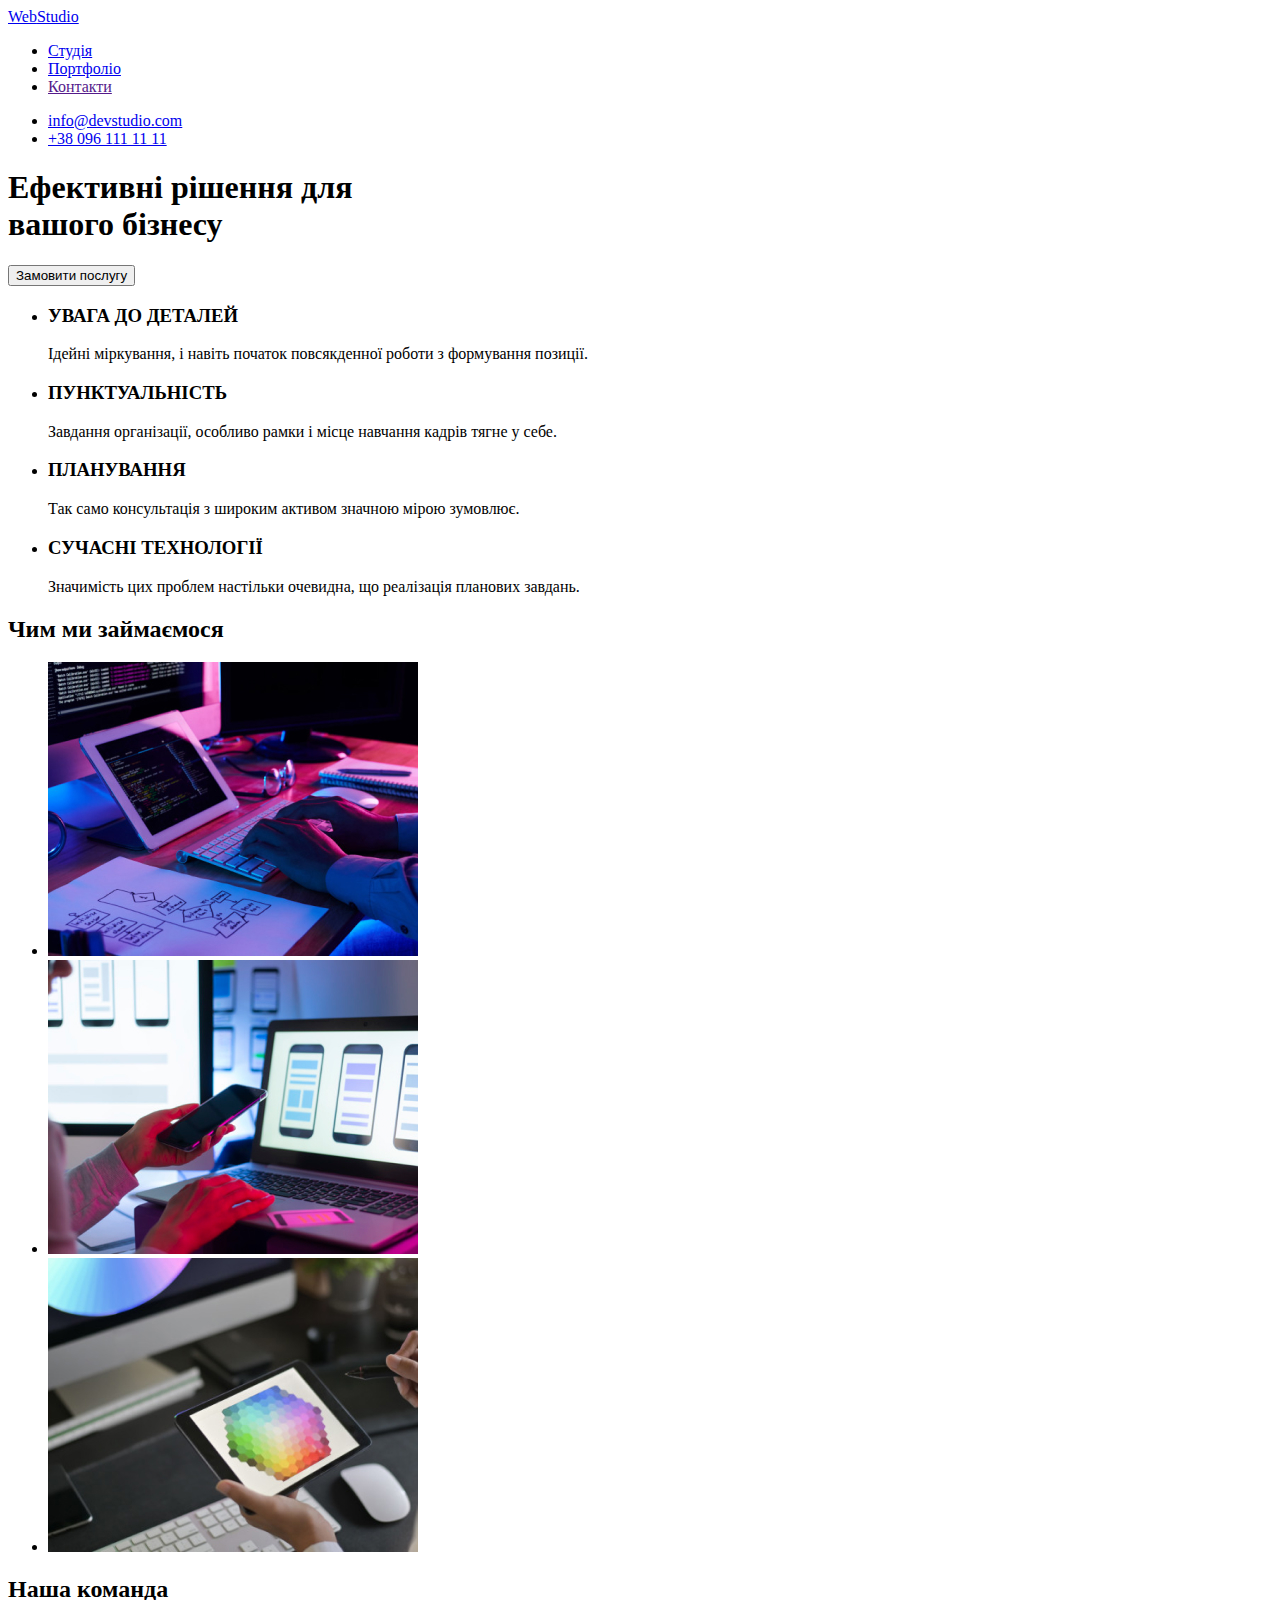
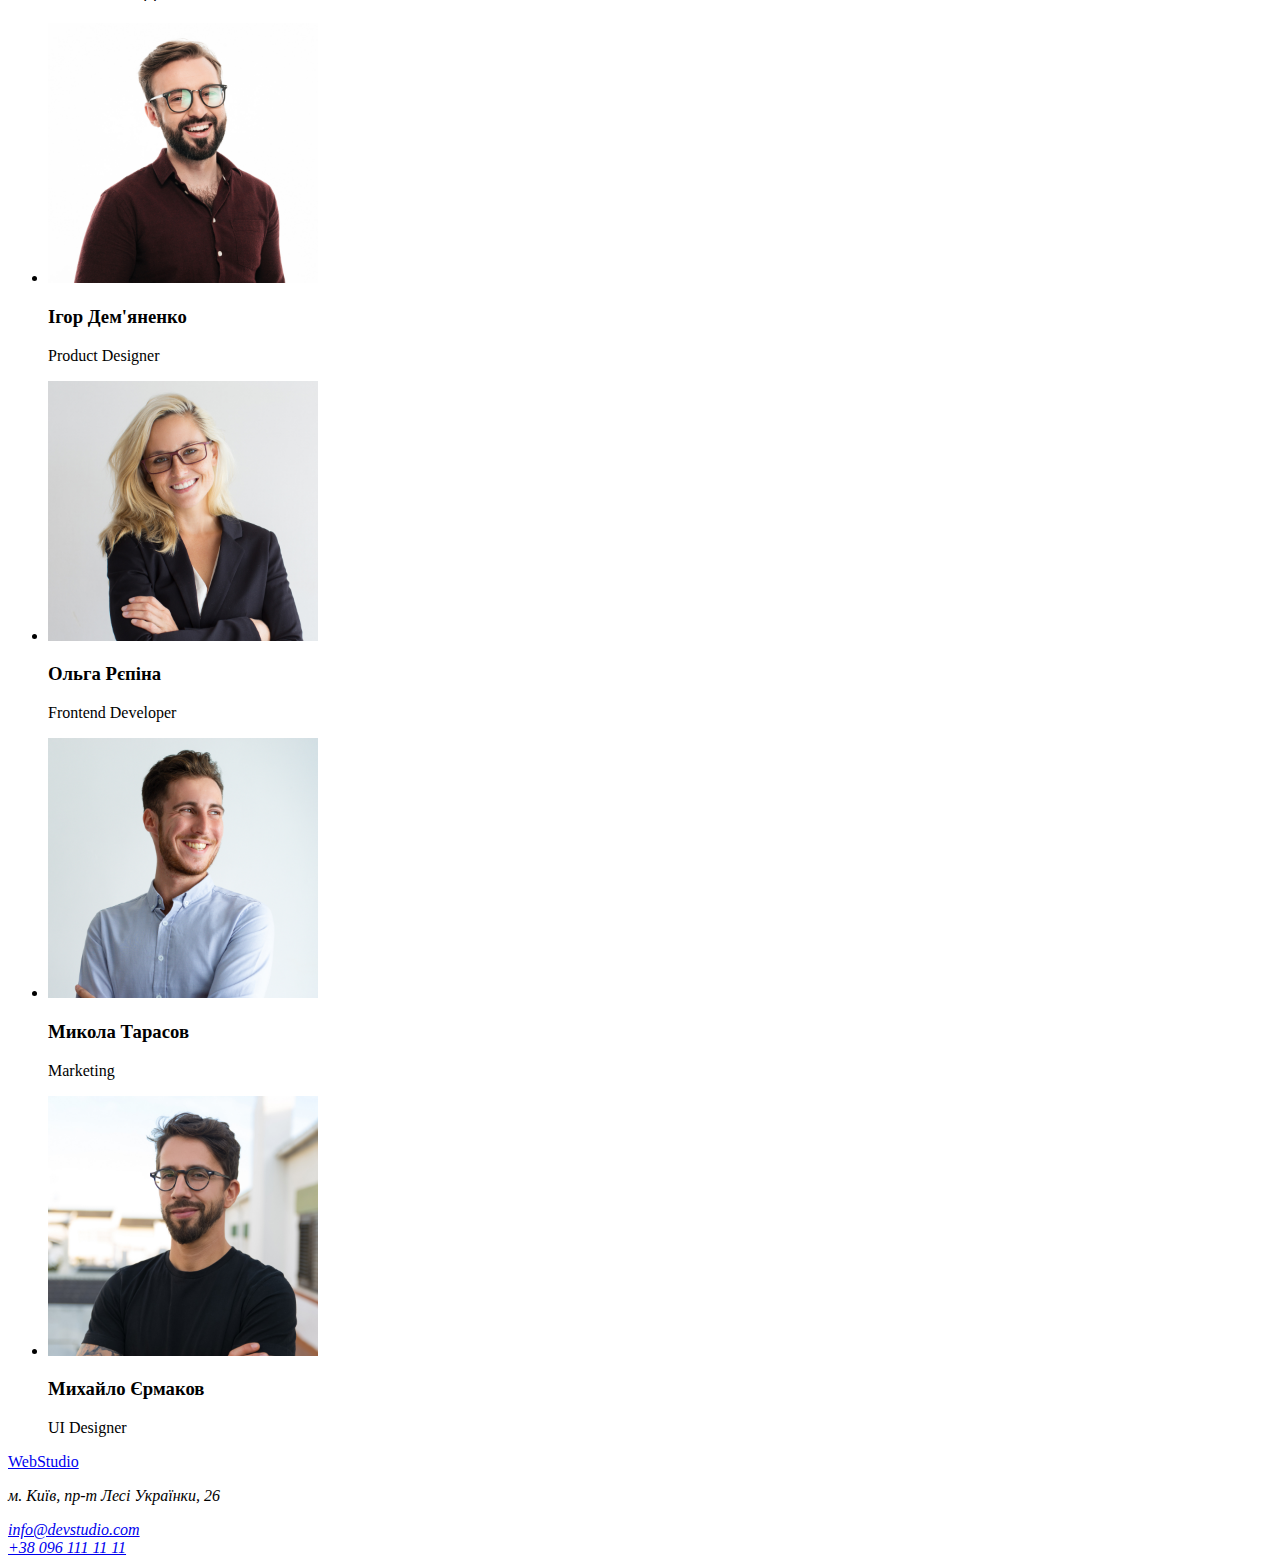
==== index.html @ cff1c918 "html" ====
<!DOCTYPE html>
<html lang="uk">
  <head>
    <meta charset="UTF-8" />
    <meta http-equiv="X-UA-Compatible" content="IE=edge" />
    <meta name="viewport" content="width=device-width, initial-scale=1.0" />
    <title>WebStudio</title>
    <link rel="preconnect" href="https://fonts.googleapis.com" />
    <link rel="preconnect" href="https://fonts.gstatic.com" crossorigin />
    <link
      href="https://fonts.googleapis.com/css2?family=Montserrat:wght@400;700&family=Raleway:wght@700&family=Roboto:wght@100;300;400;500;700;900&display=swap"
      rel="stylesheet"
    />
    <link rel="stylesheet" href="./css/style.css" />
  </head>
  <body class="body">
    <!--Хедер з навігацією-->
    <header class="header">
      <nav class="header-nav">
        <a href="/index.html" class="header-logo">
          Web<span class="logo-studio">Studio</span>
        </a>
        <ul class="header-nav-list">
          <li>
            <a
              href="./index.html"
              class="header-list-link header-link link-studio"
              >Студія</a
            >
          </li>
          <li>
            <a href="./portfolio.html" class="header-list-link header-link"
              >Портфоліо</a
            >
          </li>
          <li><a href="" class="header-list-link header-link">Контакти</a></li>
        </ul>
      </nav>
      <div class="header-auth">
        <ul class="header-auth-nav">
          <li>
            <a href="mailto:info@devstudio.com" class="header-mail-link link"
              >info@devstudio.com</a
            >
          </li>
          <li>
            <a href="tel:+380961111111" class="header-tel-link link"
              >+38 096 111 11 11</a
            >
          </li>
        </ul>
      </div>
    </header>
    <main>
      <!--Шапка-->
      <section class="hero">
        <h1 class="hero-title">
          Ефективні рішення для <br />
          вашого бізнесу
        </h1>
        <button class="hero-button" type="button">Замовити послугу</button>
      </section>
      <!--Особливості-->
      <section class="features">
        <h2 hidden class="section-title">Особливості</h2>
        <ul class="feature-list">
          <li>
            <h3 class="features-title title">УВАГА ДО ДЕТАЛЕЙ</h3>
            <p class="feature-text">
              Ідейні міркування, і навіть початок повсякденної роботи з
              формування позиції.
            </p>
          </li>
          <li>
            <h3 class="features-title title">ПУНКТУАЛЬНІСТЬ</h3>
            <p class="feature-text">
              Завдання організації, особливо рамки і місце навчання кадрів тягне
              у себе.
            </p>
          </li>
          <li>
            <h3 class="features-title title">ПЛАНУВАННЯ</h3>
            <p class="feature-text">
              Так само консультація з широким активом значною мірою зумовлює.
            </p>
          </li>
          <li>
            <h3 class="features-title title">СУЧАСНІ ТЕХНОЛОГІЇ</h3>
            <p class="feature-text">
              Значимість цих проблем настільки очевидна, що реалізація планових
              завдань.
            </p>
          </li>
        </ul>
      </section>
      <!--Чим ми займаємося-->
      <section class="activity">
        <h2 class="section-title activity-title">Чим ми займаємося</h2>
        <ul>
          <li>
            <img
              class="activity-img"
              src="./images/img.jpg"
              alt="Створення сайту компанії"
            />
          </li>
          <li>
            <img
              class="activity-img"
              src="./images/img(1).jpg"
              alt="Розробка веб-додатків"
            />
          </li>
          <li>
            <img
              class="activity-img"
              src="./images/img(2).jpg"
              alt="Творчий художник веб-дизайну, який працює над підбором кольорів на графічному планшеті"
            />
          </li>
        </ul>
      </section>
      <!--Наша команда-->
      <section class="team">
        <h2 class="team-title">Наша команда</h2>
        <ul>
          <li>
            <img
              class="name-img"
              src="./images/demianenko.jpg"
              alt="Дизайнер продукту"
              width="270"
            />
            <h3 class="name">Ігор Дем'яненко</h3>
            <p class="profession">Product Designer</p>
          </li>
          <li>
            <img
              class="team-name-img"
              src="./images/repina.jpg"
              alt="Розробник інтерфейсу"
              width="270"
            />
            <h3 class="name">Ольга Рєпіна</h3>
            <p class="profession">Frontend Developer</p>
          </li>
          <li>
            <img
              class="name-img"
              src="./images/tarasov.jpg"
              alt="Маркетолог"
              width="270"
            />
            <h3 class="name">Микола Тарасов</h3>
            <p class="profession">Marketing</p>
          </li>
          <li>
            <img
              class="name-img"
              src="./images/ermak.jpg"
              alt="Дизайнер інтерфейсу користувача"
              width="270"
            />
            <h3 class="name">Михайло Єрмаков</h3>
            <p class="profession">UI Designer</p>
          </li>
        </ul>
      </section>
    </main>
    <!--Підвал-->
    <footer class="footer">
      <a href="/index.html" class="footer-logo">
        Web<span class="logo-studio-w">Studio</span>
      </a>
      <address>
        <p class="address">м. Київ, пр-т Лесі Українки, 26</p>
        <a class="link-contact" href="mailto:info@devstudio.com"
          >info@devstudio.com</a
        >
        <br />
        <a class="link-contact" href="tel:+380961111111">+38 096 111 11 11</a>
      </address>
    </footer>
  </body>
</html>
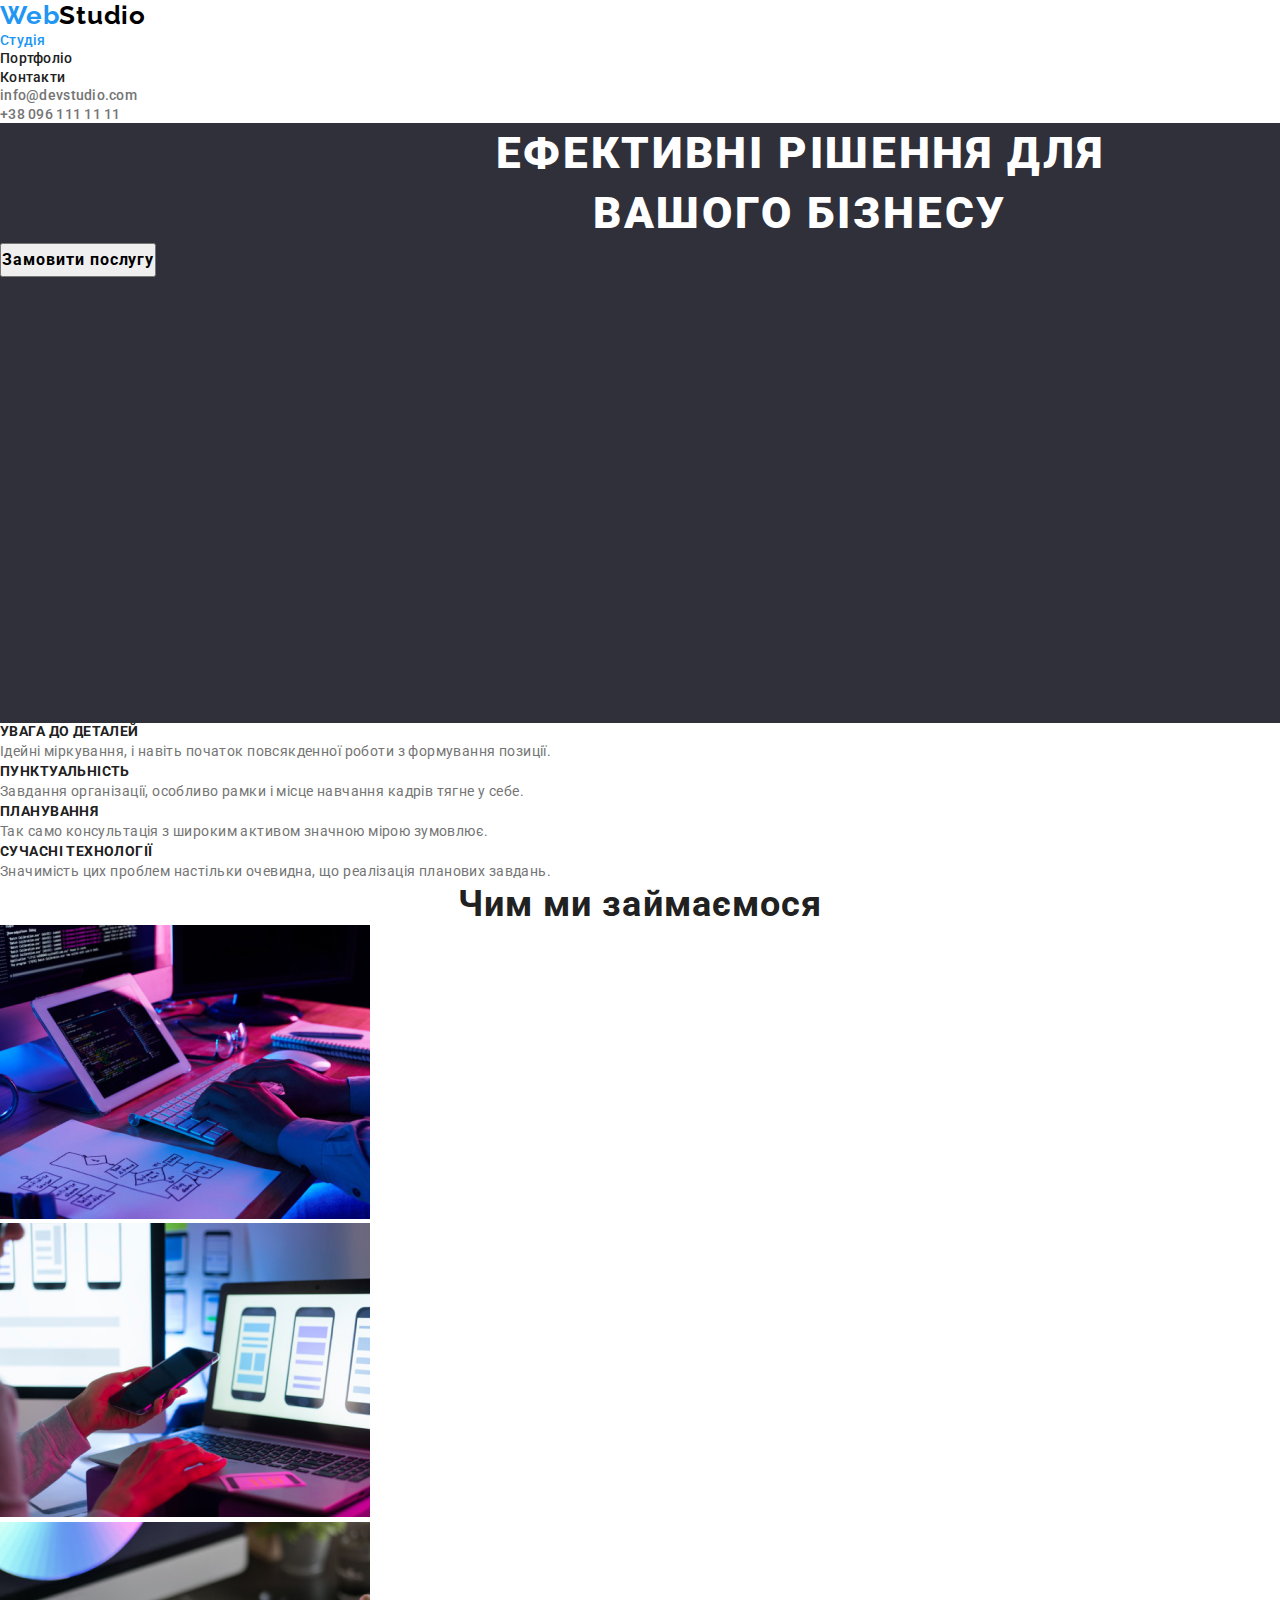
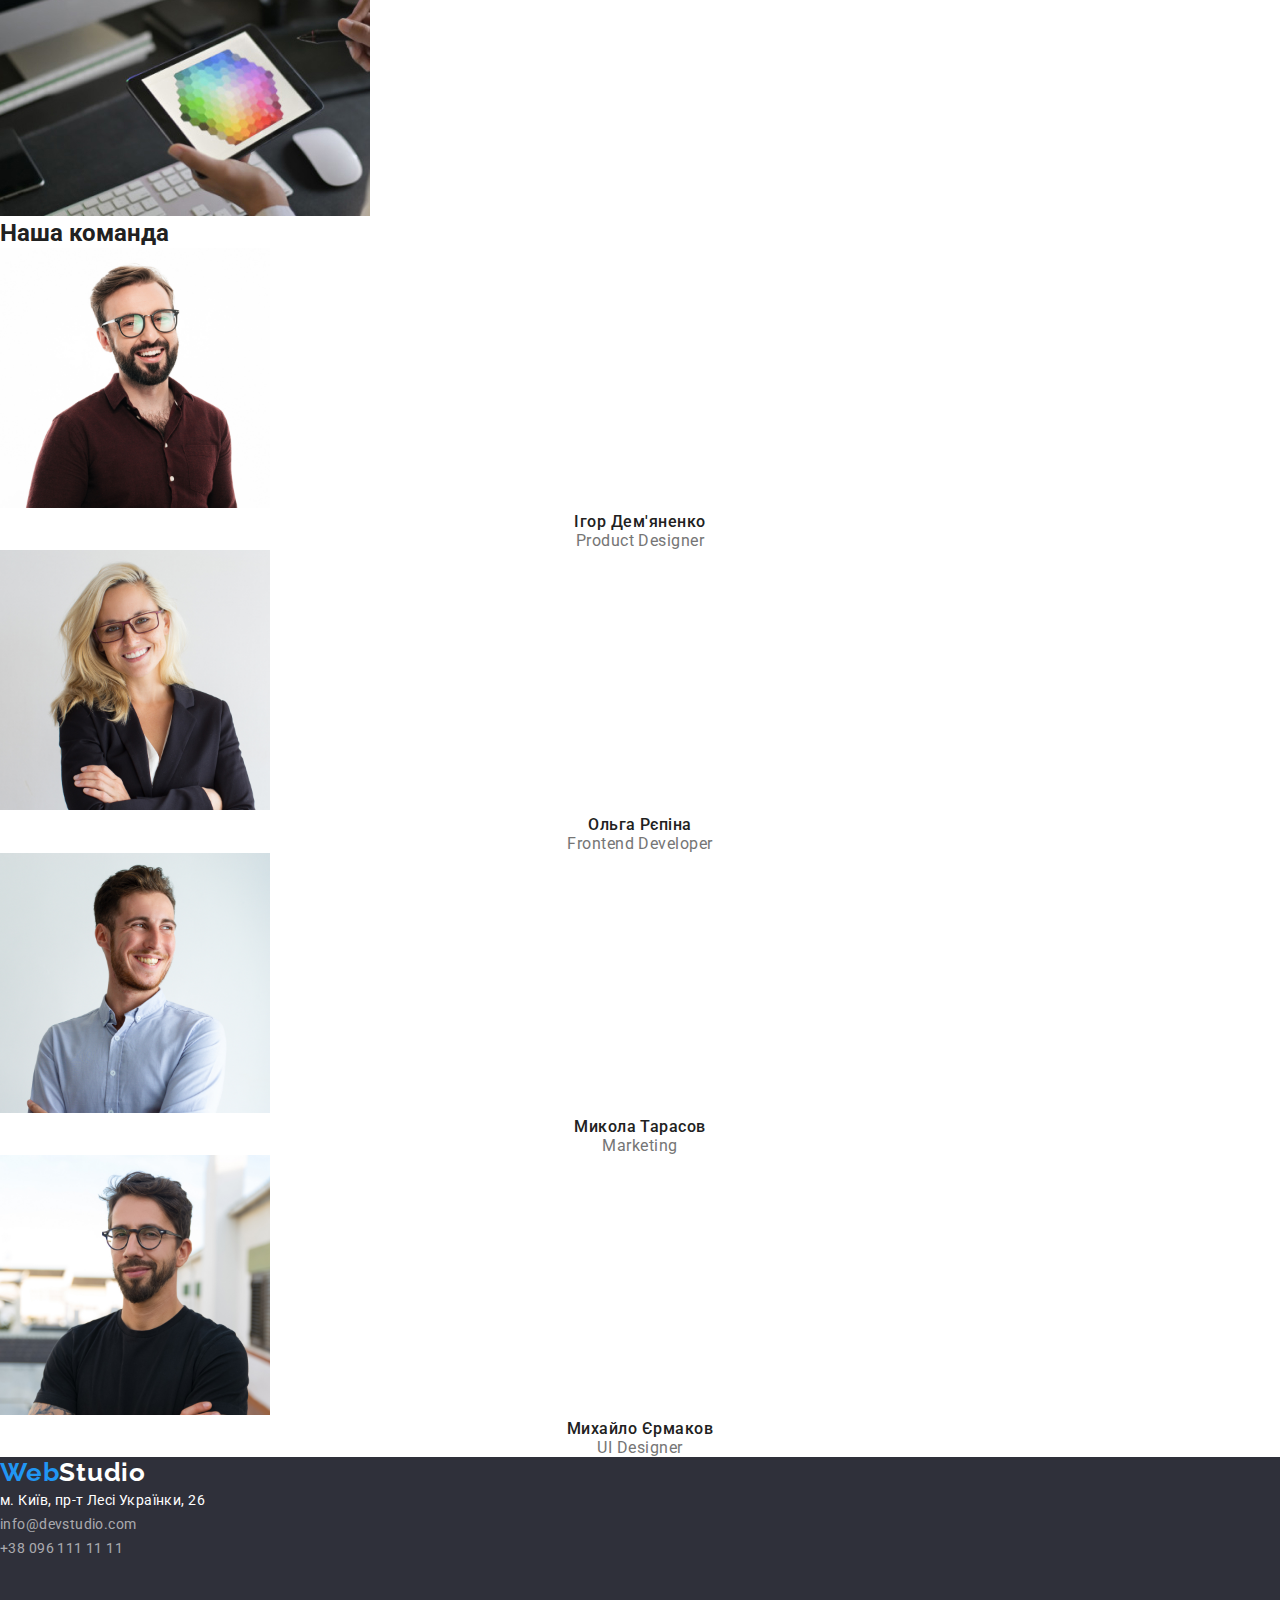
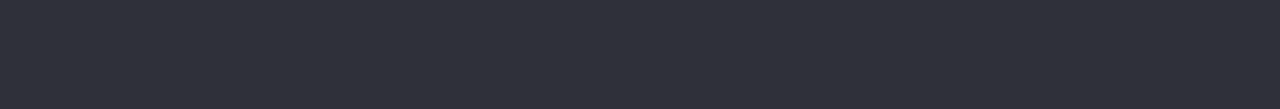
==== commit 5c542135: "html" ====
--- a/index.html
+++ b/index.html
@@ -11,175 +11,190 @@
       href="https://fonts.googleapis.com/css2?family=Montserrat:wght@400;700&family=Raleway:wght@700&family=Roboto:wght@100;300;400;500;700;900&display=swap"
       rel="stylesheet"
     />
+    <link
+      rel="stylesheet"
+      href="https://cdnjs.cloudflare.com/ajax/libs/modern-normalize/1.1.0/modern-normalize.min.css"
+    />
     <link rel="stylesheet" href="./css/style.css" />
   </head>
   <body class="body">
-    <!--Хедер з навігацією-->
-    <header class="header">
-      <nav class="header-nav">
-        <a href="/index.html" class="header-logo">
-          Web<span class="logo-studio">Studio</span>
-        </a>
-        <ul class="header-nav-list">
-          <li>
-            <a
-              href="./index.html"
-              class="header-list-link header-link link-studio"
-              >Студія</a
-            >
-          </li>
-          <li>
-            <a href="./portfolio.html" class="header-list-link header-link"
-              >Портфоліо</a
-            >
-          </li>
-          <li><a href="" class="header-list-link header-link">Контакти</a></li>
-        </ul>
-      </nav>
-      <div class="header-auth">
-        <ul class="header-auth-nav">
-          <li>
-            <a href="mailto:info@devstudio.com" class="header-mail-link link"
-              >info@devstudio.com</a
-            >
-          </li>
-          <li>
-            <a href="tel:+380961111111" class="header-tel-link link"
-              >+38 096 111 11 11</a
-            >
-          </li>
-        </ul>
-      </div>
-    </header>
+    <!--Хедер, навігація-->
+    <div class="container">
+      <header class="header">
+        <nav class="header-nav">
+          <a href="/index.html" class="header-logo">
+            Web<span class="logo-studio">Studio</span>
+          </a>
+          <ul class="header-nav-list">
+            <li>
+              <a href="./index.html" class="header-list-link link-studio"
+                >Студія</a
+              >
+            </li>
+            <li>
+              <a href="./portfolio.html" class="header-list-link">Портфоліо</a>
+            </li>
+            <li><a href="" class="header-list-link">Контакти</a></li>
+          </ul>
+        </nav>
+        <!-- Хедер, контакти -->
+        <div class="header-auth">
+          <ul class="header-auth-nav">
+            <li>
+              <a href="mailto:info@devstudio.com" class="header-mail-link"
+                >info@devstudio.com</a
+              >
+            </li>
+            <li>
+              <a href="tel:+380961111111" class="header-tel-link"
+                >+38 096 111 11 11</a
+              >
+            </li>
+          </ul>
+        </div>
+      </header>
+    </div>
     <main>
-      <!--Шапка-->
+      <!--Герой-->
       <section class="hero">
-        <h1 class="hero-title">
-          Ефективні рішення для <br />
-          вашого бізнесу
-        </h1>
-        <button class="hero-button" type="button">Замовити послугу</button>
+        <div class="container">
+          <h1 class="hero-title">
+            Ефективні рішення для <br />
+            вашого бізнесу
+          </h1>
+          <button class="hero-button button" type="button">
+            Замовити послугу
+          </button>
+        </div>
       </section>
       <!--Особливості-->
       <section class="features">
-        <h2 hidden class="section-title">Особливості</h2>
-        <ul class="feature-list">
-          <li>
-            <h3 class="features-title title">УВАГА ДО ДЕТАЛЕЙ</h3>
-            <p class="feature-text">
-              Ідейні міркування, і навіть початок повсякденної роботи з
-              формування позиції.
-            </p>
-          </li>
-          <li>
-            <h3 class="features-title title">ПУНКТУАЛЬНІСТЬ</h3>
-            <p class="feature-text">
-              Завдання організації, особливо рамки і місце навчання кадрів тягне
-              у себе.
-            </p>
-          </li>
-          <li>
-            <h3 class="features-title title">ПЛАНУВАННЯ</h3>
-            <p class="feature-text">
-              Так само консультація з широким активом значною мірою зумовлює.
-            </p>
-          </li>
-          <li>
-            <h3 class="features-title title">СУЧАСНІ ТЕХНОЛОГІЇ</h3>
-            <p class="feature-text">
-              Значимість цих проблем настільки очевидна, що реалізація планових
-              завдань.
-            </p>
-          </li>
-        </ul>
+        <div class="container">
+          <h2 hidden class="section-title">Особливості</h2>
+          <ul class="list">
+            <li>
+              <h3 class="features-title title">УВАГА ДО ДЕТАЛЕЙ</h3>
+              <p class="feature-text text">
+                Ідейні міркування, і навіть початок повсякденної роботи з
+                формування позиції.
+              </p>
+            </li>
+            <li>
+              <h3 class="features-title title">ПУНКТУАЛЬНІСТЬ</h3>
+              <p class="feature-text text">
+                Завдання організації, особливо рамки і місце навчання кадрів
+                тягне у себе.
+              </p>
+            </li>
+            <li>
+              <h3 class="features-title title">ПЛАНУВАННЯ</h3>
+              <p class="feature-text text">
+                Так само консультація з широким активом значною мірою зумовлює.
+              </p>
+            </li>
+            <li>
+              <h3 class="features-title title">СУЧАСНІ ТЕХНОЛОГІЇ</h3>
+              <p class="feature-text text">
+                Значимість цих проблем настільки очевидна, що реалізація
+                планових завдань.
+              </p>
+            </li>
+          </ul>
+        </div>
       </section>
       <!--Чим ми займаємося-->
       <section class="activity">
-        <h2 class="section-title activity-title">Чим ми займаємося</h2>
-        <ul>
-          <li>
-            <img
-              class="activity-img"
-              src="./images/img.jpg"
-              alt="Створення сайту компанії"
-            />
-          </li>
-          <li>
-            <img
-              class="activity-img"
-              src="./images/img(1).jpg"
-              alt="Розробка веб-додатків"
-            />
-          </li>
-          <li>
-            <img
-              class="activity-img"
-              src="./images/img(2).jpg"
-              alt="Творчий художник веб-дизайну, який працює над підбором кольорів на графічному планшеті"
-            />
-          </li>
-        </ul>
+        <div class="container">
+          <h2 class="section-title activity-title">Чим ми займаємося</h2>
+          <ul class="list">
+            <li>
+              <img
+                class="activity-img"
+                src="./images/img.jpg"
+                alt="Створення сайту компанії"
+              />
+            </li>
+            <li>
+              <img
+                class="activity-img"
+                src="./images/img(1).jpg"
+                alt="Розробка веб-додатків"
+              />
+            </li>
+            <li>
+              <img
+                class="activity-img"
+                src="./images/img(2).jpg"
+                alt="Творчий художник веб-дизайну, який працює над підбором кольорів на графічному планшеті"
+              />
+            </li>
+          </ul>
+        </div>
       </section>
       <!--Наша команда-->
       <section class="team">
-        <h2 class="team-title">Наша команда</h2>
-        <ul>
-          <li>
-            <img
-              class="name-img"
-              src="./images/demianenko.jpg"
-              alt="Дизайнер продукту"
-              width="270"
-            />
-            <h3 class="name">Ігор Дем'яненко</h3>
-            <p class="profession">Product Designer</p>
-          </li>
-          <li>
-            <img
-              class="team-name-img"
-              src="./images/repina.jpg"
-              alt="Розробник інтерфейсу"
-              width="270"
-            />
-            <h3 class="name">Ольга Рєпіна</h3>
-            <p class="profession">Frontend Developer</p>
-          </li>
-          <li>
-            <img
-              class="name-img"
-              src="./images/tarasov.jpg"
-              alt="Маркетолог"
-              width="270"
-            />
-            <h3 class="name">Микола Тарасов</h3>
-            <p class="profession">Marketing</p>
-          </li>
-          <li>
-            <img
-              class="name-img"
-              src="./images/ermak.jpg"
-              alt="Дизайнер інтерфейсу користувача"
-              width="270"
-            />
-            <h3 class="name">Михайло Єрмаков</h3>
-            <p class="profession">UI Designer</p>
-          </li>
-        </ul>
+        <div class="container">
+          <h2 class="section-title">Наша команда</h2>
+          <ul class="list">
+            <li>
+              <img
+                class="name-img"
+                src="./images/demianenko.jpg"
+                alt="Дизайнер продукту"
+                width="270"
+              />
+              <h3 class="name">Ігор Дем'яненко</h3>
+              <p class="profession text">Product Designer</p>
+            </li>
+            <li>
+              <img
+                class="team-name-img"
+                src="./images/repina.jpg"
+                alt="Розробник інтерфейсу"
+                width="270"
+              />
+              <h3 class="name">Ольга Рєпіна</h3>
+              <p class="profession text">Frontend Developer</p>
+            </li>
+            <li>
+              <img
+                class="name-img"
+                src="./images/tarasov.jpg"
+                alt="Маркетолог"
+                width="270"
+              />
+              <h3 class="name">Микола Тарасов</h3>
+              <p class="profession text">Marketing</p>
+            </li>
+            <li>
+              <img
+                class="name-img"
+                src="./images/ermak.jpg"
+                alt="Дизайнер інтерфейсу користувача"
+                width="270"
+              />
+              <h3 class="name">Михайло Єрмаков</h3>
+              <p class="profession text">UI Designer</p>
+            </li>
+          </ul>
+        </div>
       </section>
     </main>
     <!--Підвал-->
     <footer class="footer">
-      <a href="/index.html" class="footer-logo">
-        Web<span class="logo-studio-w">Studio</span>
-      </a>
-      <address>
-        <p class="address">м. Київ, пр-т Лесі Українки, 26</p>
-        <a class="link-contact" href="mailto:info@devstudio.com"
-          >info@devstudio.com</a
-        >
-        <br />
-        <a class="link-contact" href="tel:+380961111111">+38 096 111 11 11</a>
-      </address>
+      <div class="container">
+        <a href="/index.html" class="footer-logo">
+          Web<span class="logo-studio-w">Studio</span>
+        </a>
+        <address>
+          <p class="address">м. Київ, пр-т Лесі Українки, 26</p>
+          <a class="link-contact" href="mailto:info@devstudio.com"
+            >info@devstudio.com</a
+          >
+          <br />
+          <a class="link-contact" href="tel:+380961111111">+38 096 111 11 11</a>
+        </address>
+      </div>
     </footer>
   </body>
 </html>
--- a/css/style.css
+++ b/css/style.css
@@ -0,0 +1,282 @@
+/* #212121 головений колір тексту */
+/* #757575 другорядний колір тексту */
+/* #FFFFFF білий колір */
+* {
+  margin: 0;
+  padding: 0;
+}
+:root {
+  --priomary-text-color: #212121;
+  --secondary-text-color: #757575;
+  --accent-color: #2196f3;
+  --white: #ffffff;
+  --background-color1: #2f303a;
+  --button-active-color: #188ce8;
+}
+
+.body {
+  color: var(--priomary-text-color);
+  background-color: var(--white);
+  font-family: "Roboto", sans-serif;
+}
+
+ul {
+  list-style: none;
+}
+a {
+  text-decoration: none;
+  color: var(--priomary-text-color);
+}
+[type="button"]:hover,
+[type="button"]:focus {
+  background-color: var(--accent-color);
+}
+
+/* Хедер з навігацією */
+/* logo */
+.heder {
+  width: 1600px;
+  height: 80px;
+  left: 0px;
+  top: 0px;
+  background: var(--white);
+}
+.header-logo {
+  font-family: "Raleway";
+  font-weight: 700;
+  font-size: 26px;
+  line-height: calc(31 / 26);
+  letter-spacing: 0.03em;
+  color: var(--accent-color);
+}
+
+.logo-studio {
+  color: #000000;
+}
+
+/* nav */
+.header-list-link {
+  font-weight: 500;
+  font-size: 14px;
+  line-height: calc(16 / 14);
+  letter-spacing: 0.02em;
+}
+
+.header-nav-list .header-list-link:hover,
+.header-nav-list .header-list-link:focus {
+  color: var(--accent-color);
+}
+
+.header-auth-nav .header-tel-link:hover,
+.header-auth-nav .header-tel-link:focus {
+  color: var(--accent-color);
+}
+
+.header-auth-nav .header-mail-link:hover,
+.header-auth-nav .header-mail-link:focus {
+  color: var(--accent-color);
+}
+
+.header-mail-link {
+  font-weight: 500;
+  font-size: 14px;
+  line-height: calc(16 / 14);
+  letter-spacing: 0.02em;
+  color:  #757575;
+}
+
+.header-tel-link {
+  font-weight: 500;
+  font-size: 14px;
+  line-height: calc(16 / 14);
+  letter-spacing: 0.02em;
+  color: #757575;
+}
+
+.link-studio {
+  color: var(--accent-color);
+}
+
+/* Шапка */
+.hero {
+  width: 1600px;
+  height: 600px;
+  left: -7px;
+  top: 86px;
+  background-color: var(--background-color1);
+}
+
+.hero-title {
+  font-weight: 900;
+  font-size: 44px;
+  line-height: calc(60 / 44);
+  text-align: center;
+  letter-spacing: 0.06em;
+  text-transform: uppercase;
+  color: var(--white);
+}
+.hero-button {
+  font-weight: 700;
+  font-size: 16px;
+  line-height: calc(30 / 16);
+  display: flex;
+  align-items: center;
+  text-align: center;
+  letter-spacing: 0.06em;
+  font-family: inherit;
+}
+.hero-button:hover,
+.hero-button:focus {
+  color: var(--white);
+  background-color: var(--button-active-color);
+}
+
+/* Особливості */
+
+.features-title {
+  font-weight: 700;
+  font-size: 14px;
+  line-height: calc(16 / 14);
+  letter-spacing: 0.03em;
+  text-transform: uppercase;
+}
+
+.feature-text {
+  font-weight: 400;
+  font-size: 14px;
+  line-height: calc(24 / 14);
+  letter-spacing: 0.03em;
+  color: var(--secondary-text-color);
+}
+
+/*Чим ми займаємося */
+
+.activity-title {
+  font-weight: 700;
+  font-size: 36px;
+  line-height: calc(42 / 36);
+  text-align: center;
+  letter-spacing: 0.03em;
+}
+
+/* Наша команда */
+
+.team-title {
+  font-weight: 700;
+  font-size: 36px;
+  line-height: calc(42 / 36);
+  text-align: center;
+  letter-spacing: 0.03em;
+}
+
+.name {
+  font-weight: 500;
+  font-size: 16px;
+  line-height: calc(19 / 16);
+  text-align: center;
+  letter-spacing: 0.03em;
+}
+
+.profession {
+  font-weight: 400;
+  font-size: 16px;
+  line-height: calc(19 / 16);
+  text-align: center;
+  letter-spacing: 0.03em;
+  color: var(--secondary-text-color);
+}
+
+/* footer */
+.footer {
+  width: 1600px;
+  height: 252px;
+  left: 0px;
+  top: 2090px;
+  background-color: var(--background-color1);
+}
+
+.footer-logo {
+  font-family: "Raleway";
+  font-weight: 700;
+  font-size: 26px;
+  line-height: calc(31 / 26);
+  letter-spacing: 0.03em;
+  color: var(--accent-color);
+}
+
+.logo-studio-w {
+  color: var(--white);
+}
+.address {
+  font-weight: 400;
+  font-size: 14px;
+  line-height: calc(24 / 14);
+  letter-spacing: 0.03em;
+  color: var(--white);
+}
+.link-contact {
+  font-weight: 400;
+  font-size: 14px;
+  line-height: calc(24 / 14);
+  letter-spacing: 0.03em;
+  color: rgba(255, 255, 255, 0.6);
+}
+address {
+  font-style: normal;
+}
+
+/* Портфоліо */
+.visually-hidden {
+  position: absolute;
+  width: 1px;
+  height: 1px;
+  margin: -1px;
+  border: 0;
+  padding: 0;
+  white-space: nowrap;
+  clip-path: inset(100%);
+  clip: rect(0 0 0 0);
+  overflow: hidden;
+}
+
+.filter-button {
+  font-family: "Roboto";
+  font-weight: 500;
+  font-size: 16px;
+  line-height: calc(26 / 16);
+  text-align: center;
+  letter-spacing: 0.03em;
+  color: var(--priomary-text-color);
+  background-color: #f5f4fa;
+}
+
+.filter-button:hover,
+.filter-button:focus {
+  color: var(--white);
+  background-color: var(--accent-color);
+}
+
+/* Проекти */
+.project-title {
+  font-weight: 700;
+  font-size: 18px;
+  line-height: calc(36 / 18);
+  letter-spacing: 0.06em;
+  color: var(--priomary-text-color);
+}
+
+.hero-button,
+.filter-button {
+  cursor: pointer;
+}
+
+.project-text {
+  font-weight: 400;
+  font-size: 16px;
+  line-height: calc(30 / 16);
+  letter-spacing: 0.03em;
+  color: var(--secondary-text-color);
+}
+.link-portfolio {
+  color: var(--accent-color);
+}
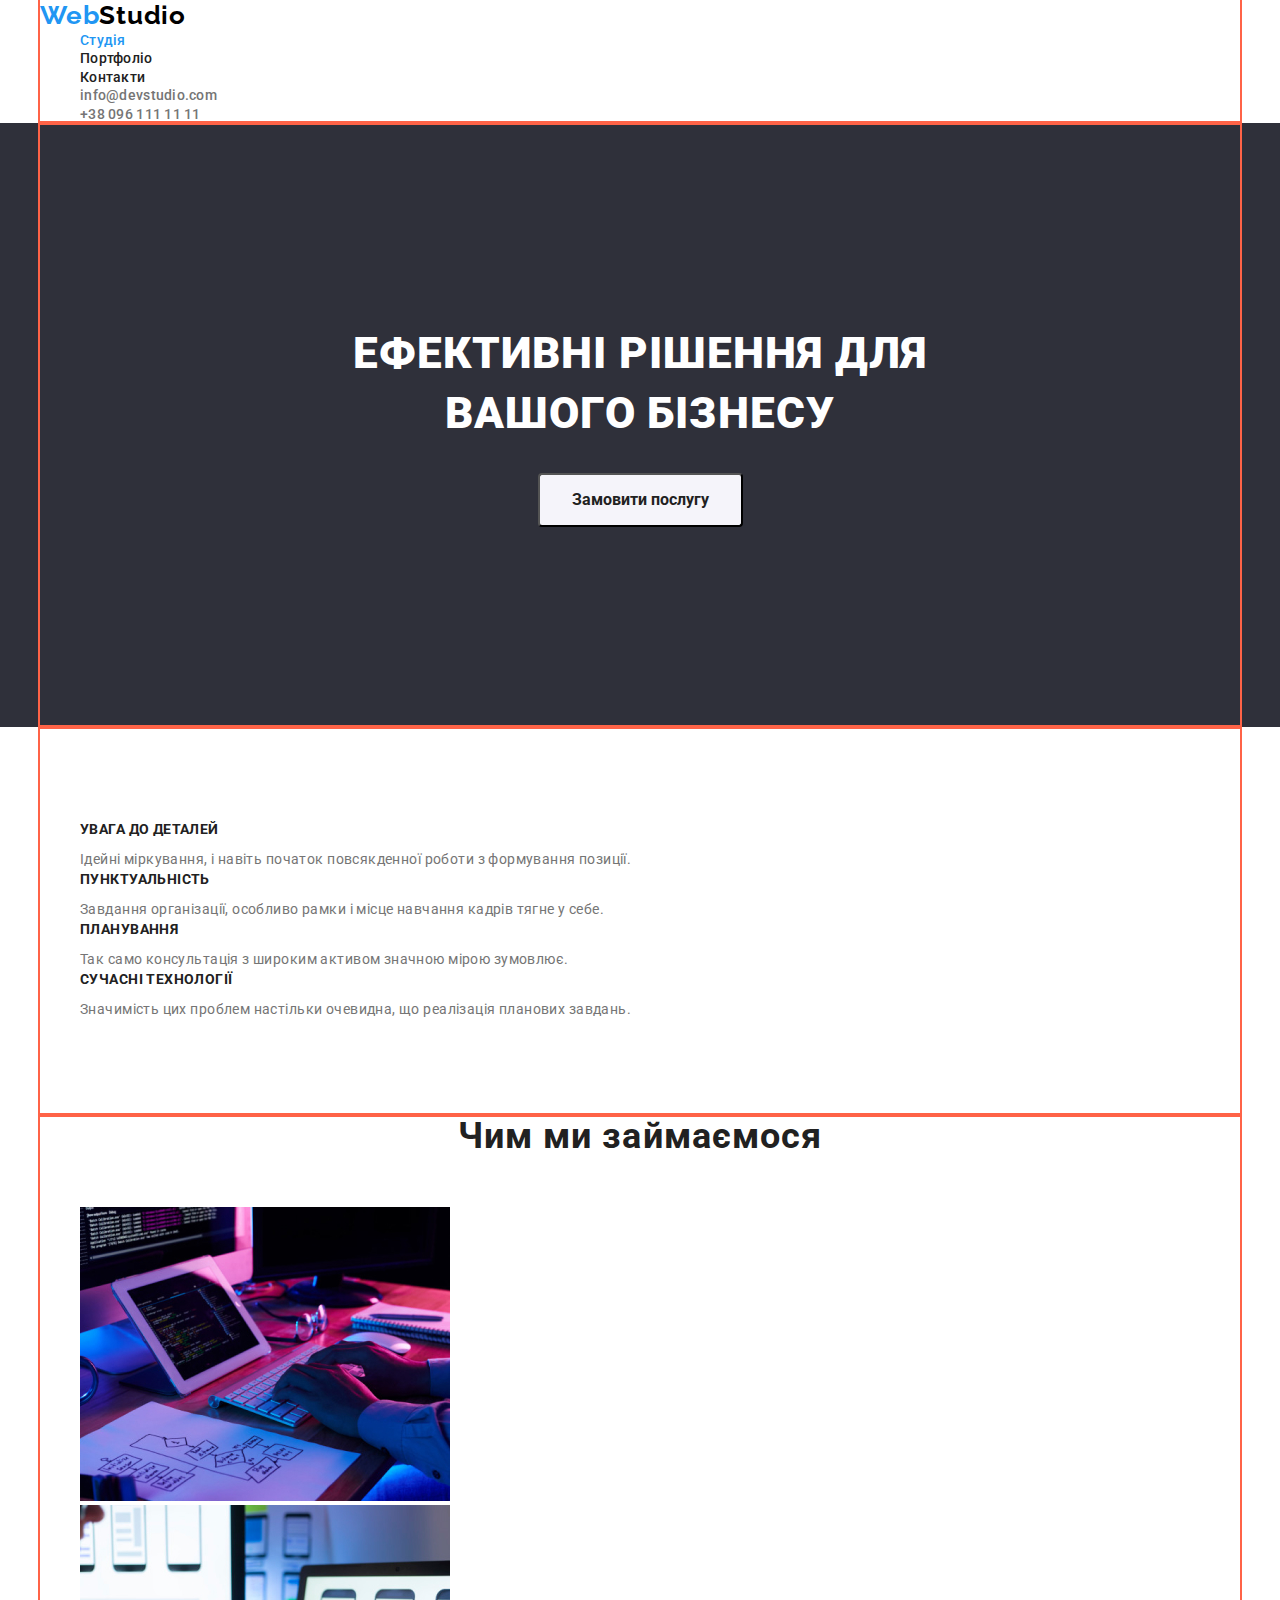
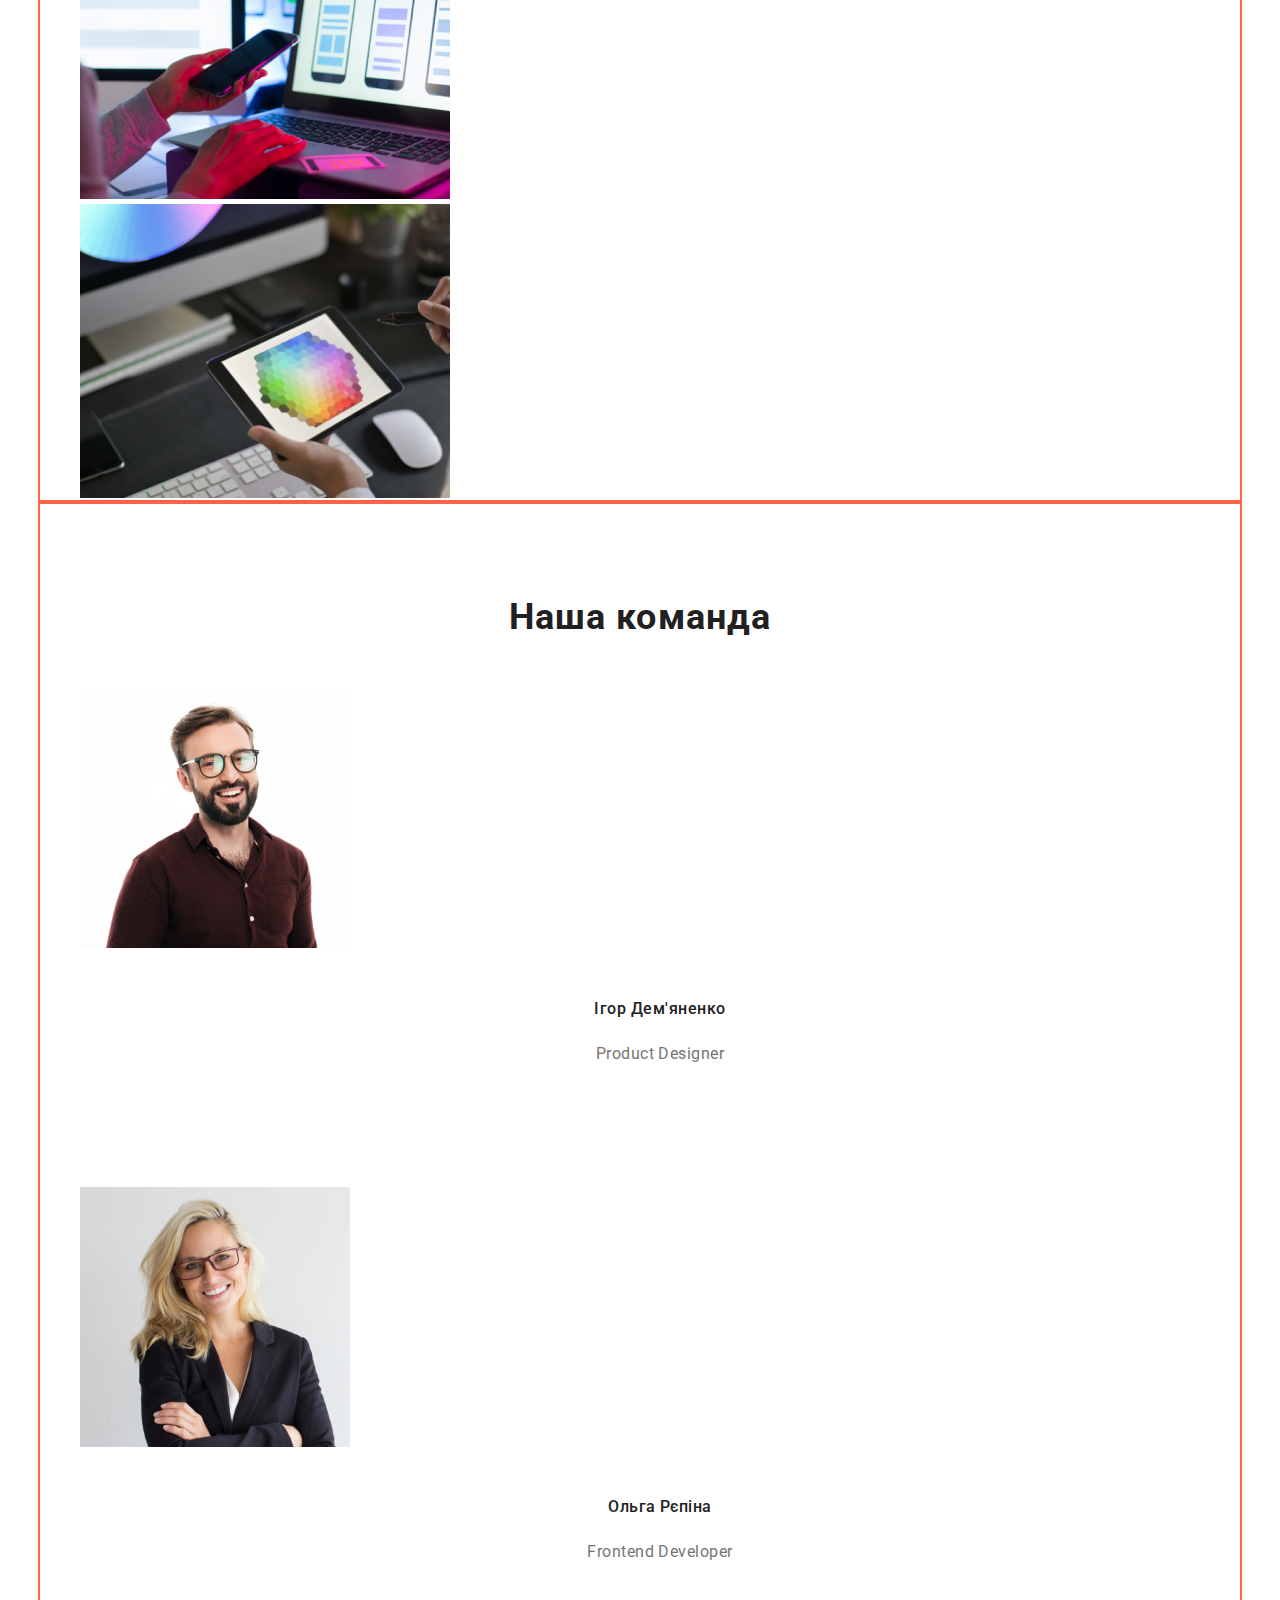
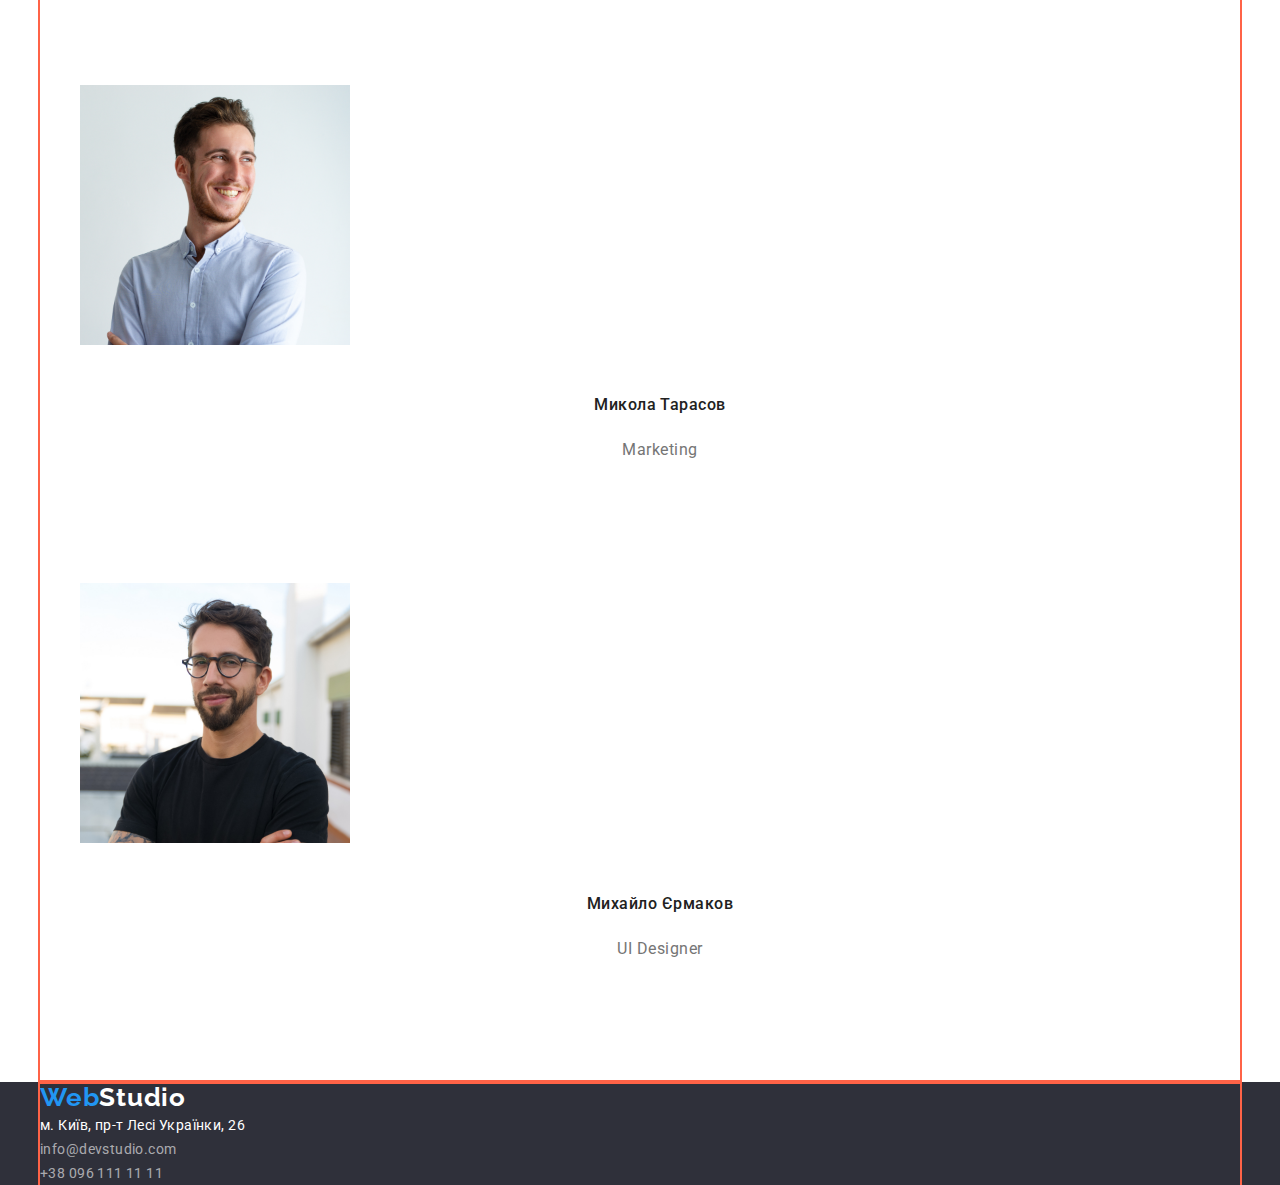
==== commit c83451d6: "Update index.html" ====
--- a/index.html
+++ b/index.html
@@ -27,7 +27,7 @@
           </a>
           <ul class="header-nav-list">
             <li>
-              <a href="./index.html" class="header-list-link link-studio"
+              <a href="./index.html" class="header-list-link current"
                 >Студія</a
               >
             </li>
@@ -63,13 +63,13 @@
             вашого бізнесу
           </h1>
           <button class="hero-button button" type="button">
-            Замовити послугу
+            Замовити послугу 
           </button>
         </div>
       </section>
       <!--Особливості-->
-      <section class="features">
-        <div class="container">
+      <section>
+        <div class="container features">
           <h2 hidden class="section-title">Особливості</h2>
           <ul class="list">
             <li>
@@ -134,9 +134,9 @@
       <!--Наша команда-->
       <section class="team">
         <div class="container">
-          <h2 class="section-title">Наша команда</h2>
+          <h2 class="section-title title-team">Наша команда</h2>
           <ul class="list">
-            <li>
+            <li class="card">
               <img
                 class="name-img"
                 src="./images/demianenko.jpg"
@@ -146,9 +146,9 @@
               <h3 class="name">Ігор Дем'яненко</h3>
               <p class="profession text">Product Designer</p>
             </li>
-            <li>
-              <img
-                class="team-name-img"
+            <li class="card">
+              <img
+                class="name-img"
                 src="./images/repina.jpg"
                 alt="Розробник інтерфейсу"
                 width="270"
@@ -156,7 +156,7 @@
               <h3 class="name">Ольга Рєпіна</h3>
               <p class="profession text">Frontend Developer</p>
             </li>
-            <li>
+            <li class="card">
               <img
                 class="name-img"
                 src="./images/tarasov.jpg"
@@ -166,7 +166,7 @@
               <h3 class="name">Микола Тарасов</h3>
               <p class="profession text">Marketing</p>
             </li>
-            <li>
+            <li class="card">
               <img
                 class="name-img"
                 src="./images/ermak.jpg"
@@ -182,12 +182,12 @@
     </main>
     <!--Підвал-->
     <footer class="footer">
-      <div class="container">
+      <div class="container footer">
         <a href="/index.html" class="footer-logo">
           Web<span class="logo-studio-w">Studio</span>
         </a>
         <address>
-          <p class="address">м. Київ, пр-т Лесі Українки, 26</p>
+          <p class="address text">м. Київ, пр-т Лесі Українки, 26</p>
           <a class="link-contact" href="mailto:info@devstudio.com"
             >info@devstudio.com</a
           >
--- a/css/style.css
+++ b/css/style.css
@@ -1,17 +1,30 @@
-/* #212121 головений колір тексту */
-/* #757575 другорядний колір тексту */
-/* #FFFFFF білий колір */
-* {
-  margin: 0;
-  padding: 0;
-}
+/*Base*/
+
 :root {
   --priomary-text-color: #212121;
   --secondary-text-color: #757575;
+
   --accent-color: #2196f3;
   --white: #ffffff;
   --background-color1: #2f303a;
-  --button-active-color: #188ce8;
+}
+
+ul {
+  list-style: none;
+  margin: 0px;
+}
+a {
+  text-decoration: none;
+  color: var(--priomary-text-color);
+}
+
+.container {
+  margin-left: auto;
+  margin-right: auto;
+
+  width: 1200px;
+
+  outline: 2px solid tomato;
 }
 
 .body {
@@ -20,27 +33,29 @@
   font-family: "Roboto", sans-serif;
 }
 
-ul {
-  list-style: none;
-}
-a {
-  text-decoration: none;
+.text {
+  margin: 0;
+}
+/* button */
+.button:hover,
+.button:focus {
+  color: var(--white);
+  background-color: var(--accent-color);
+}
+
+.button {
+  cursor: pointer;
+  border-radius: 4px;
+
   color: var(--priomary-text-color);
-}
-[type="button"]:hover,
-[type="button"]:focus {
-  background-color: var(--accent-color);
+  background-color: #f5f4fa;
+}
+.current {
+  color: var(--accent-color);
 }
 
 /* Хедер з навігацією */
-/* logo */
-.heder {
-  width: 1600px;
-  height: 80px;
-  left: 0px;
-  top: 0px;
-  background: var(--white);
-}
+
 .header-logo {
   font-family: "Raleway";
   font-weight: 700;
@@ -67,6 +82,10 @@
   color: var(--accent-color);
 }
 
+.header-auth-nav {
+  margin: 0;
+}
+
 .header-auth-nav .header-tel-link:hover,
 .header-auth-nav .header-tel-link:focus {
   color: var(--accent-color);
@@ -78,14 +97,6 @@
 }
 
 .header-mail-link {
-  font-weight: 500;
-  font-size: 14px;
-  line-height: calc(16 / 14);
-  letter-spacing: 0.02em;
-  color:  #757575;
-}
-
-.header-tel-link {
   font-weight: 500;
   font-size: 14px;
   line-height: calc(16 / 14);
@@ -93,47 +104,53 @@
   color: #757575;
 }
 
-.link-studio {
-  color: var(--accent-color);
-}
-
-/* Шапка */
+.header-tel-link {
+  font-weight: 500;
+  font-size: 14px;
+  line-height: calc(16 / 14);
+  letter-spacing: 0.02em;
+  color: #757575;
+}
+
+/* Герой */
 .hero {
-  width: 1600px;
-  height: 600px;
   left: -7px;
   top: 86px;
   background-color: var(--background-color1);
+  text-align: center;
+  letter-spacing: 0.06em;
+  color: var(--white);
 }
 
 .hero-title {
+  margin-top: 0px;
+  margin-bottom: 30px;
+  padding-top: 200px;
+
   font-weight: 900;
   font-size: 44px;
   line-height: calc(60 / 44);
-  text-align: center;
-  letter-spacing: 0.06em;
   text-transform: uppercase;
-  color: var(--white);
 }
 .hero-button {
+  margin-bottom: 200px;
+  padding: 10px 32px;
+
   font-weight: 700;
   font-size: 16px;
   line-height: calc(30 / 16);
-  display: flex;
-  align-items: center;
-  text-align: center;
-  letter-spacing: 0.06em;
-  font-family: inherit;
-}
-.hero-button:hover,
-.hero-button:focus {
-  color: var(--white);
-  background-color: var(--button-active-color);
 }
 
 /* Особливості */
+.features {
+  padding-top: 94px;
+  padding-bottom: 94px;
+}
 
 .features-title {
+  margin: 0;
+  padding-bottom: 10px;
+
   font-weight: 700;
   font-size: 14px;
   line-height: calc(16 / 14);
@@ -146,12 +163,16 @@
   font-size: 14px;
   line-height: calc(24 / 14);
   letter-spacing: 0.03em;
+
   color: var(--secondary-text-color);
 }
 
 /*Чим ми займаємося */
 
-.activity-title {
+.section-title {
+  margin: 0;
+  padding-bottom: 50px;
+
   font-weight: 700;
   font-size: 36px;
   line-height: calc(42 / 36);
@@ -161,15 +182,19 @@
 
 /* Наша команда */
 
-.team-title {
-  font-weight: 700;
-  font-size: 36px;
-  line-height: calc(42 / 36);
-  text-align: center;
-  letter-spacing: 0.03em;
+.title-team {
+  padding-top: 94px;
+  padding-bottom: 50px;
+}
+
+.name-img{
+  padding-bottom: 30px;
 }
 
 .name {
+  padding-bottom: 10px;
+  
+
   font-weight: 500;
   font-size: 16px;
   line-height: calc(19 / 16);
@@ -178,20 +203,24 @@
 }
 
 .profession {
+  padding-bottom: 30px;
+
+
   font-weight: 400;
   font-size: 16px;
   line-height: calc(19 / 16);
   text-align: center;
   letter-spacing: 0.03em;
+
   color: var(--secondary-text-color);
+}
+
+.card {
+  padding-bottom: 94px;
 }
 
 /* footer */
 .footer {
-  width: 1600px;
-  height: 252px;
-  left: 0px;
-  top: 2090px;
   background-color: var(--background-color1);
 }
 
@@ -215,11 +244,17 @@
   color: var(--white);
 }
 .link-contact {
+
+
   font-weight: 400;
   font-size: 14px;
   line-height: calc(24 / 14);
   letter-spacing: 0.03em;
   color: rgba(255, 255, 255, 0.6);
+}
+.link-contact:focus,
+.link-contact:hover {
+  color: var(--accent-color);
 }
 address {
   font-style: normal;
@@ -240,20 +275,12 @@
 }
 
 .filter-button {
-  font-family: "Roboto";
+  padding: 6px 22px;
+
   font-weight: 500;
   font-size: 16px;
   line-height: calc(26 / 16);
-  text-align: center;
-  letter-spacing: 0.03em;
-  color: var(--priomary-text-color);
-  background-color: #f5f4fa;
-}
-
-.filter-button:hover,
-.filter-button:focus {
-  color: var(--white);
-  background-color: var(--accent-color);
+  letter-spacing: 0.03em;
 }
 
 /* Проекти */
@@ -265,11 +292,6 @@
   color: var(--priomary-text-color);
 }
 
-.hero-button,
-.filter-button {
-  cursor: pointer;
-}
-
 .project-text {
   font-weight: 400;
   font-size: 16px;
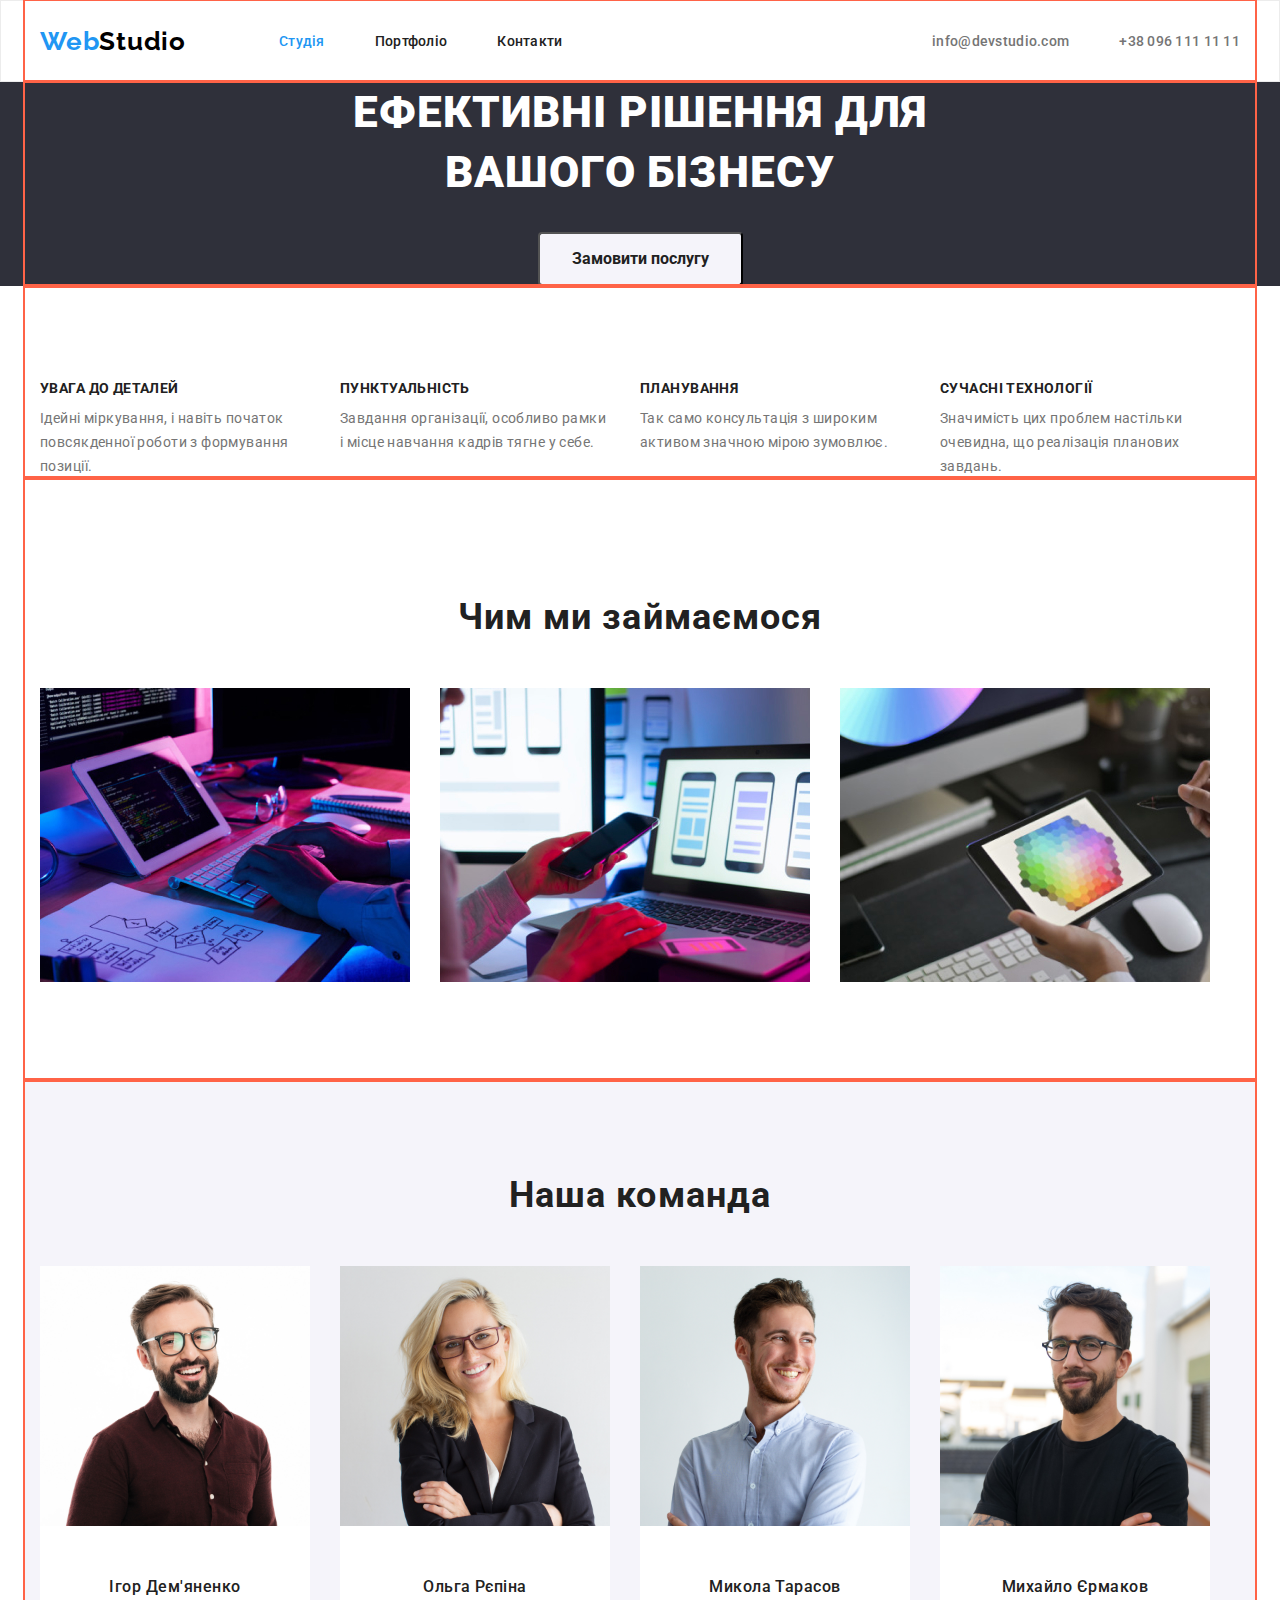
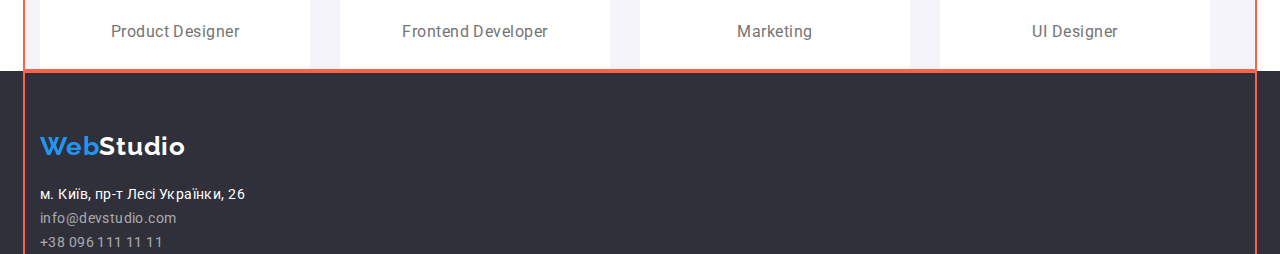
==== commit 4d983fea: "html" ====
--- a/index.html
+++ b/index.html
@@ -19,41 +19,38 @@
   </head>
   <body class="body">
     <!--Хедер, навігація-->
-    <div class="container">
-      <header class="header">
+    <header class="header">
+      <div class="container main-nav">
+        <a href="/index.html" class="header-logo">
+          Web<span class="logo-studio">Studio</span></a
+        >
         <nav class="header-nav">
-          <a href="/index.html" class="header-logo">
-            Web<span class="logo-studio">Studio</span>
-          </a>
           <ul class="header-nav-list">
-            <li>
-              <a href="./index.html" class="header-list-link current"
-                >Студія</a
-              >
+            <li class="item">
+              <a href="./index.html" class="header-list-link current">Студія</a>
             </li>
-            <li>
+            <li class="item">
               <a href="./portfolio.html" class="header-list-link">Портфоліо</a>
             </li>
-            <li><a href="" class="header-list-link">Контакти</a></li>
+            <li class="item">
+              <a href="" class="header-list-link">Контакти</a>
+            </li>
           </ul>
         </nav>
-        <!-- Хедер, контакти -->
-        <div class="header-auth">
-          <ul class="header-auth-nav">
-            <li>
-              <a href="mailto:info@devstudio.com" class="header-mail-link"
-                >info@devstudio.com</a
-              >
-            </li>
-            <li>
-              <a href="tel:+380961111111" class="header-tel-link"
-                >+38 096 111 11 11</a
-              >
-            </li>
-          </ul>
-        </div>
-      </header>
-    </div>
+        <ul class="header-auth-nav">
+          <li class="item">
+            <a href="mailto:info@devstudio.com" class="header-mail-link"
+              >info@devstudio.com</a
+            >
+          </li>
+          <li class="item">
+            <a href="tel:+380961111111" class="header-tel-link"
+              >+38 096 111 11 11</a
+            >
+          </li>
+        </ul>
+      </div>
+    </header>
     <main>
       <!--Герой-->
       <section class="hero">
@@ -63,7 +60,7 @@
             вашого бізнесу
           </h1>
           <button class="hero-button button" type="button">
-            Замовити послугу 
+            Замовити послугу
           </button>
         </div>
       </section>
@@ -71,28 +68,28 @@
       <section>
         <div class="container features">
           <h2 hidden class="section-title">Особливості</h2>
-          <ul class="list">
-            <li>
+          <ul class="features-list list">
+            <li class="item">
               <h3 class="features-title title">УВАГА ДО ДЕТАЛЕЙ</h3>
               <p class="feature-text text">
                 Ідейні міркування, і навіть початок повсякденної роботи з
                 формування позиції.
               </p>
             </li>
-            <li>
+            <li class="item">
               <h3 class="features-title title">ПУНКТУАЛЬНІСТЬ</h3>
               <p class="feature-text text">
                 Завдання організації, особливо рамки і місце навчання кадрів
                 тягне у себе.
               </p>
             </li>
-            <li>
+            <li class="item">
               <h3 class="features-title title">ПЛАНУВАННЯ</h3>
               <p class="feature-text text">
                 Так само консультація з широким активом значною мірою зумовлює.
               </p>
             </li>
-            <li>
+            <li class="item">
               <h3 class="features-title title">СУЧАСНІ ТЕХНОЛОГІЇ</h3>
               <p class="feature-text text">
                 Значимість цих проблем настільки очевидна, що реалізація
@@ -103,25 +100,25 @@
         </div>
       </section>
       <!--Чим ми займаємося-->
-      <section class="activity">
-        <div class="container">
+      <section>
+        <div class="container activity">
           <h2 class="section-title activity-title">Чим ми займаємося</h2>
-          <ul class="list">
-            <li>
+          <ul class="activity-list list">
+            <li class="item">
               <img
                 class="activity-img"
                 src="./images/img.jpg"
                 alt="Створення сайту компанії"
               />
             </li>
-            <li>
+            <li class="item">
               <img
                 class="activity-img"
                 src="./images/img(1).jpg"
                 alt="Розробка веб-додатків"
               />
             </li>
-            <li>
+            <li class="item">
               <img
                 class="activity-img"
                 src="./images/img(2).jpg"
@@ -132,10 +129,10 @@
         </div>
       </section>
       <!--Наша команда-->
-      <section class="team">
-        <div class="container">
+      <section>
+        <div class="container team">
           <h2 class="section-title title-team">Наша команда</h2>
-          <ul class="list">
+          <ul class="team-list list">
             <li class="card">
               <img
                 class="name-img"
--- a/css/style.css
+++ b/css/style.css
@@ -12,7 +12,9 @@
 ul {
   list-style: none;
   margin: 0px;
-}
+  padding: 0px;
+}
+
 a {
   text-decoration: none;
   color: var(--priomary-text-color);
@@ -22,7 +24,10 @@
   margin-left: auto;
   margin-right: auto;
 
-  width: 1200px;
+  padding-left: 15px;
+  padding-right: 15px;
+
+  width: 1230px;
 
   outline: 2px solid tomato;
 }
@@ -56,12 +61,17 @@
 
 /* Хедер з навігацією */
 
+.header {
+  border: 1px solid #ececec;
+}
+
 .header-logo {
   font-family: "Raleway";
   font-weight: 700;
   font-size: 26px;
   line-height: calc(31 / 26);
   letter-spacing: 0.03em;
+
   color: var(--accent-color);
 }
 
@@ -70,33 +80,59 @@
 }
 
 /* nav */
+.main-nav {
+  display: flex;
+  align-items: center;
+}
+
 .header-list-link {
+  display: block;
+  padding-top: 32px;
+  padding-bottom: 32px;
+
   font-weight: 500;
   font-size: 14px;
   line-height: calc(16 / 14);
   letter-spacing: 0.02em;
 }
 
-.header-nav-list .header-list-link:hover,
-.header-nav-list .header-list-link:focus {
-  color: var(--accent-color);
+.header-list-link:hover,
+.header-list-link:focus {
+  color: var(--accent-color);
+}
+.header-nav-list {
+  display: flex;
+  margin-left: 93px;
+}
+
+.header-nav-list .item + .item {
+  margin-left: 50px;
 }
 
 .header-auth-nav {
-  margin: 0;
-}
-
-.header-auth-nav .header-tel-link:hover,
-.header-auth-nav .header-tel-link:focus {
-  color: var(--accent-color);
-}
-
-.header-auth-nav .header-mail-link:hover,
-.header-auth-nav .header-mail-link:focus {
+  display: flex;
+  margin-left: auto;
+}
+
+.header-auth-nav .item + .item {
+  margin-left: 50px;
+}
+
+.header-tel-link:hover,
+.header-tel-link:focus {
+  color: var(--accent-color);
+}
+
+.header-mail-link:hover,
+.header-mail-link:focus {
   color: var(--accent-color);
 }
 
 .header-mail-link {
+  display: block;
+  padding-top: 32px;
+  padding-bottom: 32px;
+
   font-weight: 500;
   font-size: 14px;
   line-height: calc(16 / 14);
@@ -105,6 +141,10 @@
 }
 
 .header-tel-link {
+  display: block;
+  padding-top: 32px;
+  padding-bottom: 32px;
+
   font-weight: 500;
   font-size: 14px;
   line-height: calc(16 / 14);
@@ -125,7 +165,6 @@
 .hero-title {
   margin-top: 0px;
   margin-bottom: 30px;
-  padding-top: 200px;
 
   font-weight: 900;
   font-size: 44px;
@@ -133,7 +172,6 @@
   text-transform: uppercase;
 }
 .hero-button {
-  margin-bottom: 200px;
   padding: 10px 32px;
 
   font-weight: 700;
@@ -144,7 +182,22 @@
 /* Особливості */
 .features {
   padding-top: 94px;
-  padding-bottom: 94px;
+}
+
+.features-list {
+  display: flex;
+}
+
+.features-list .item {
+  width: 270px;
+}
+
+.features-list .item {
+  margin-right: 30px;
+}
+
+.features-list .item:last-child {
+  margin-right: 0px;
 }
 
 .features-title {
@@ -168,6 +221,22 @@
 }
 
 /*Чим ми займаємося */
+.activity {
+  padding-top: 118px;
+}
+
+.activity-list {
+  display: flex;
+  padding-bottom: 94px;
+}
+
+.activity-list .item {
+  margin-right: 30px;
+}
+
+.activity-list .item:last-child {
+  margin-right: 0px;
+}
 
 .section-title {
   margin: 0;
@@ -182,18 +251,33 @@
 
 /* Наша команда */
 
+.team {
+  padding-top: 94px;
+  background: #f5f4fa;
+}
+
+.team-list {
+  display: flex;
+}
+
 .title-team {
-  padding-top: 94px;
   padding-bottom: 50px;
 }
 
-.name-img{
+.team-list .card {
+  margin-right: 30px;
+}
+
+.team-list .card:last-child {
+  margin-right: 0px;
+}
+
+.name-img {
   padding-bottom: 30px;
 }
 
 .name {
   padding-bottom: 10px;
-  
 
   font-weight: 500;
   font-size: 16px;
@@ -205,7 +289,6 @@
 .profession {
   padding-bottom: 30px;
 
-
   font-weight: 400;
   font-size: 16px;
   line-height: calc(19 / 16);
@@ -216,7 +299,7 @@
 }
 
 .card {
-  padding-bottom: 94px;
+  background: #ffffff;
 }
 
 /* footer */
@@ -225,6 +308,8 @@
 }
 
 .footer-logo {
+  display: block;
+  padding-top: 60px;
   font-family: "Raleway";
   font-weight: 700;
   font-size: 26px;
@@ -244,8 +329,7 @@
   color: var(--white);
 }
 .link-contact {
-
-
+  padding-top: 9px;
   font-weight: 400;
   font-size: 14px;
   line-height: calc(24 / 14);
@@ -257,6 +341,7 @@
   color: var(--accent-color);
 }
 address {
+  padding-top: 20px;
   font-style: normal;
 }
 
@@ -283,8 +368,19 @@
   letter-spacing: 0.03em;
 }
 
+.filter-list .filter-item + .filter-item {
+  margin-left: 8px;
+}
+
+.filter-list {
+  display: flex;
+  justify-content: center;
+  padding-top: 94px;
+}
+
 /* Проекти */
 .project-title {
+  padding-left: 24px;
   font-weight: 700;
   font-size: 18px;
   line-height: calc(36 / 18);
@@ -292,13 +388,41 @@
   color: var(--priomary-text-color);
 }
 
+.project-item:nth-last-child(3n) {
+  margin-right: 0;
+}
+
 .project-text {
+  padding-left: 24px;
   font-weight: 400;
   font-size: 16px;
   line-height: calc(30 / 16);
   letter-spacing: 0.03em;
   color: var(--secondary-text-color);
 }
+
 .link-portfolio {
   color: var(--accent-color);
 }
+
+.projects-list {
+  display: flex;
+  flex-wrap: wrap;
+  padding-top: 50px;
+  padding-bottom: 94px;
+  padding-right: auto;
+}
+
+.projects-list .item {
+  width: 370px;
+  margin-right: 30px;
+  margin-bottom: 30px;
+}
+
+.project-item:nth-last-child(-n + 3) {
+  margin-bottom: 0;
+}
+
+.project-item {
+  border: 1px solid #eeeeee;
+}
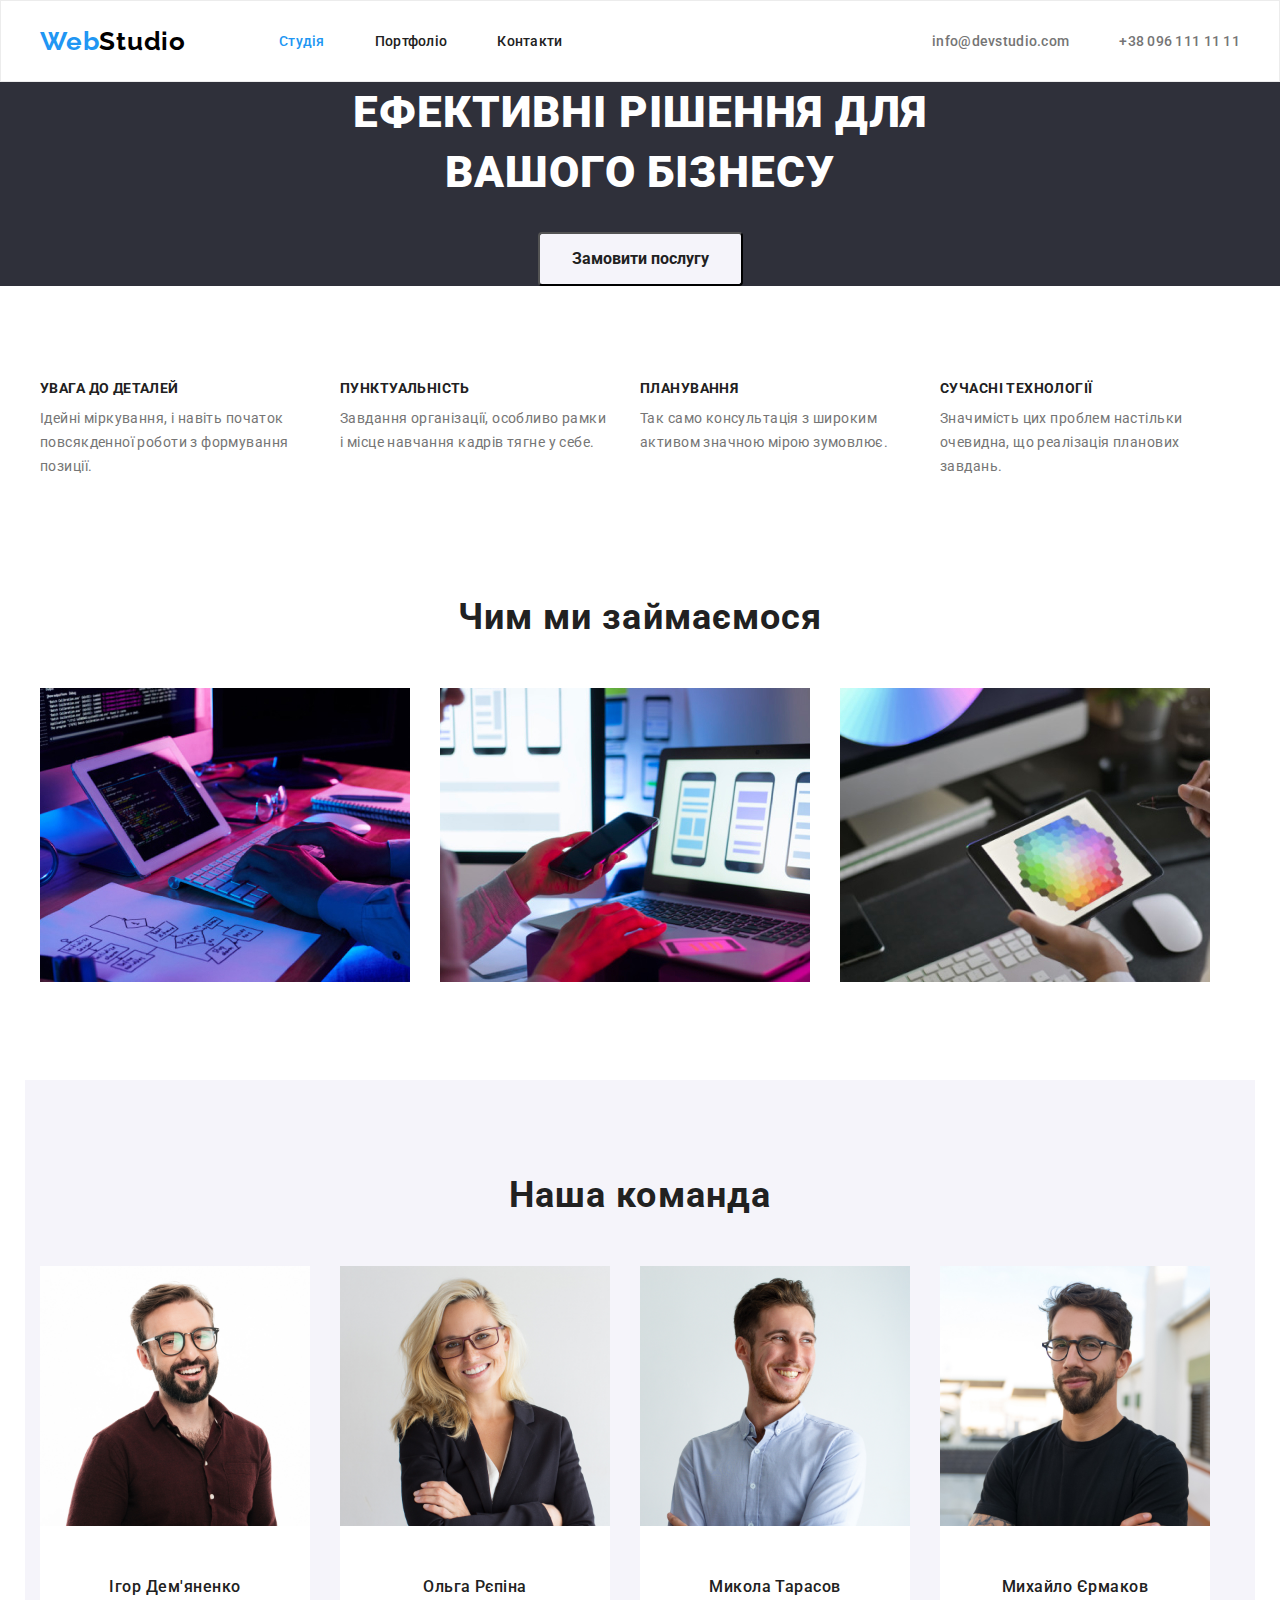
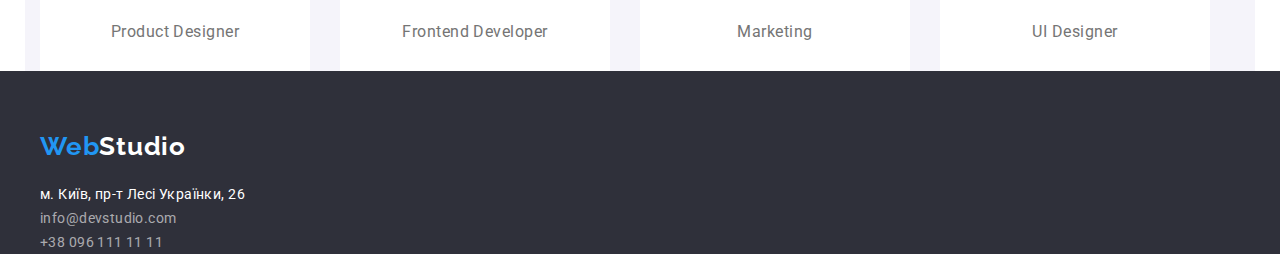
==== commit 2318727b: "Update index.html" ====
--- a/index.html
+++ b/index.html
@@ -21,7 +21,7 @@
     <!--Хедер, навігація-->
     <header class="header">
       <div class="container main-nav">
-        <a href="/index.html" class="header-logo">
+        <a href="./index.html" class="header-logo">
           Web<span class="logo-studio">Studio</span></a
         >
         <nav class="header-nav">
--- a/css/style.css
+++ b/css/style.css
@@ -28,8 +28,6 @@
   padding-right: 15px;
 
   width: 1230px;
-
-  outline: 2px solid tomato;
 }
 
 .body {
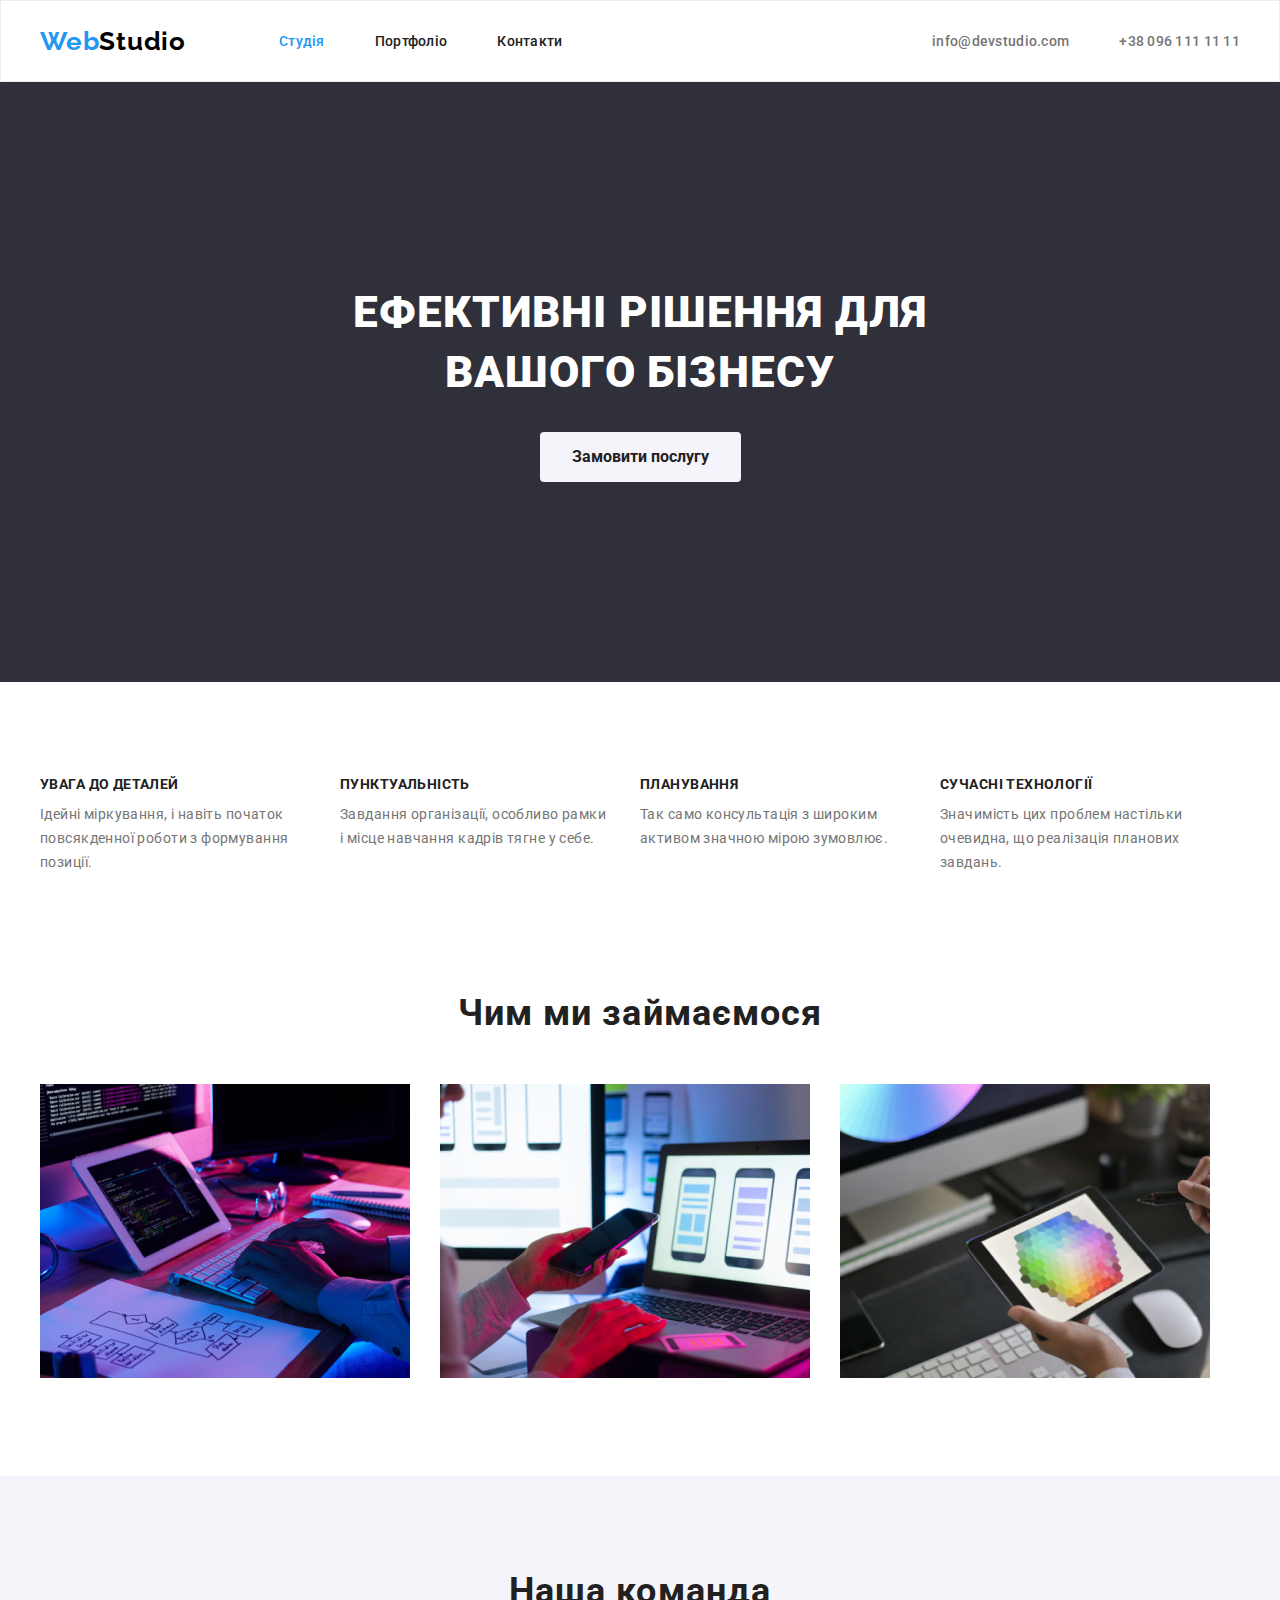
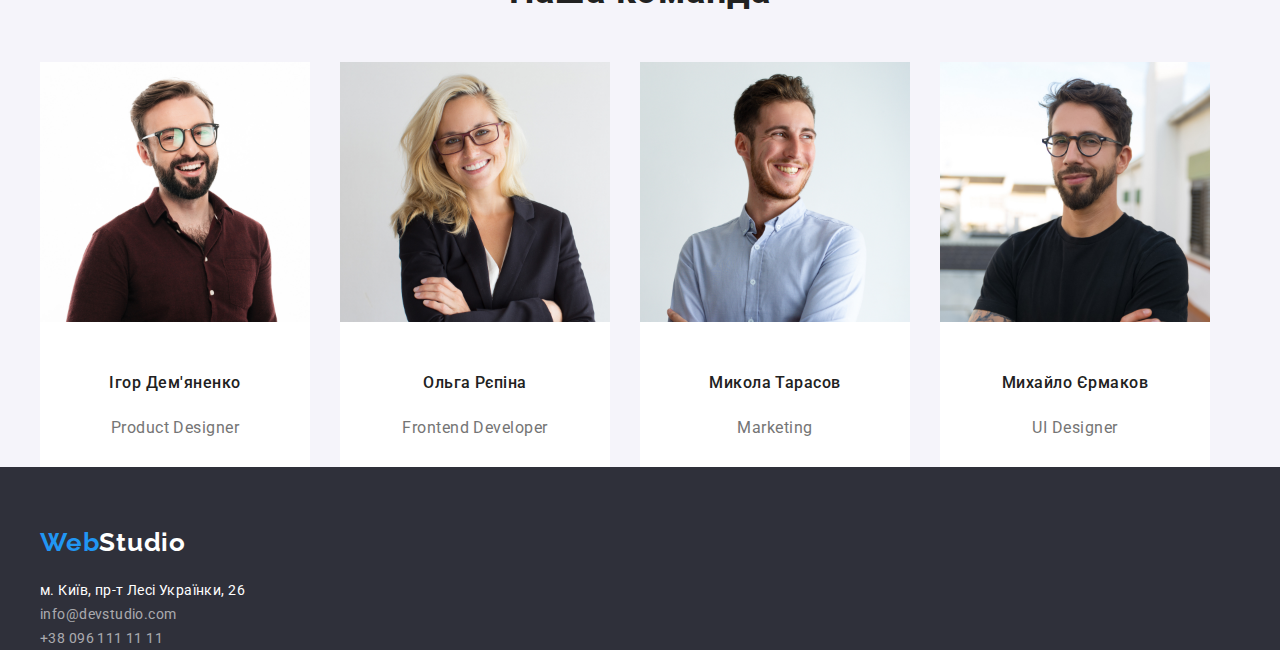
==== commit 75f73f0a: "Update index.html" ====
--- a/index.html
+++ b/index.html
@@ -129,8 +129,8 @@
         </div>
       </section>
       <!--Наша команда-->
-      <section>
-        <div class="container team">
+      <section class="team">
+        <div class="container">
           <h2 class="section-title title-team">Наша команда</h2>
           <ul class="team-list list">
             <li class="card">
--- a/css/style.css
+++ b/css/style.css
@@ -52,6 +52,7 @@
 
   color: var(--priomary-text-color);
   background-color: #f5f4fa;
+  border: transparent;
 }
 .current {
   color: var(--accent-color);
@@ -152,6 +153,8 @@
 
 /* Герой */
 .hero {
+  padding-top: 200px;
+  padding-bottom: 200px;
   left: -7px;
   top: 86px;
   background-color: var(--background-color1);
@@ -409,12 +412,21 @@
   padding-top: 50px;
   padding-bottom: 94px;
   padding-right: auto;
-}
+
+  background-color: tomato;
+}
+
 
 .projects-list .item {
   width: 370px;
   margin-right: 30px;
   margin-bottom: 30px;
+
+  background-color: gray;
+}
+
+.projects-list:nth-last-child(3n) {
+  margin-right: 0;
 }
 
 .project-item:nth-last-child(-n + 3) {
